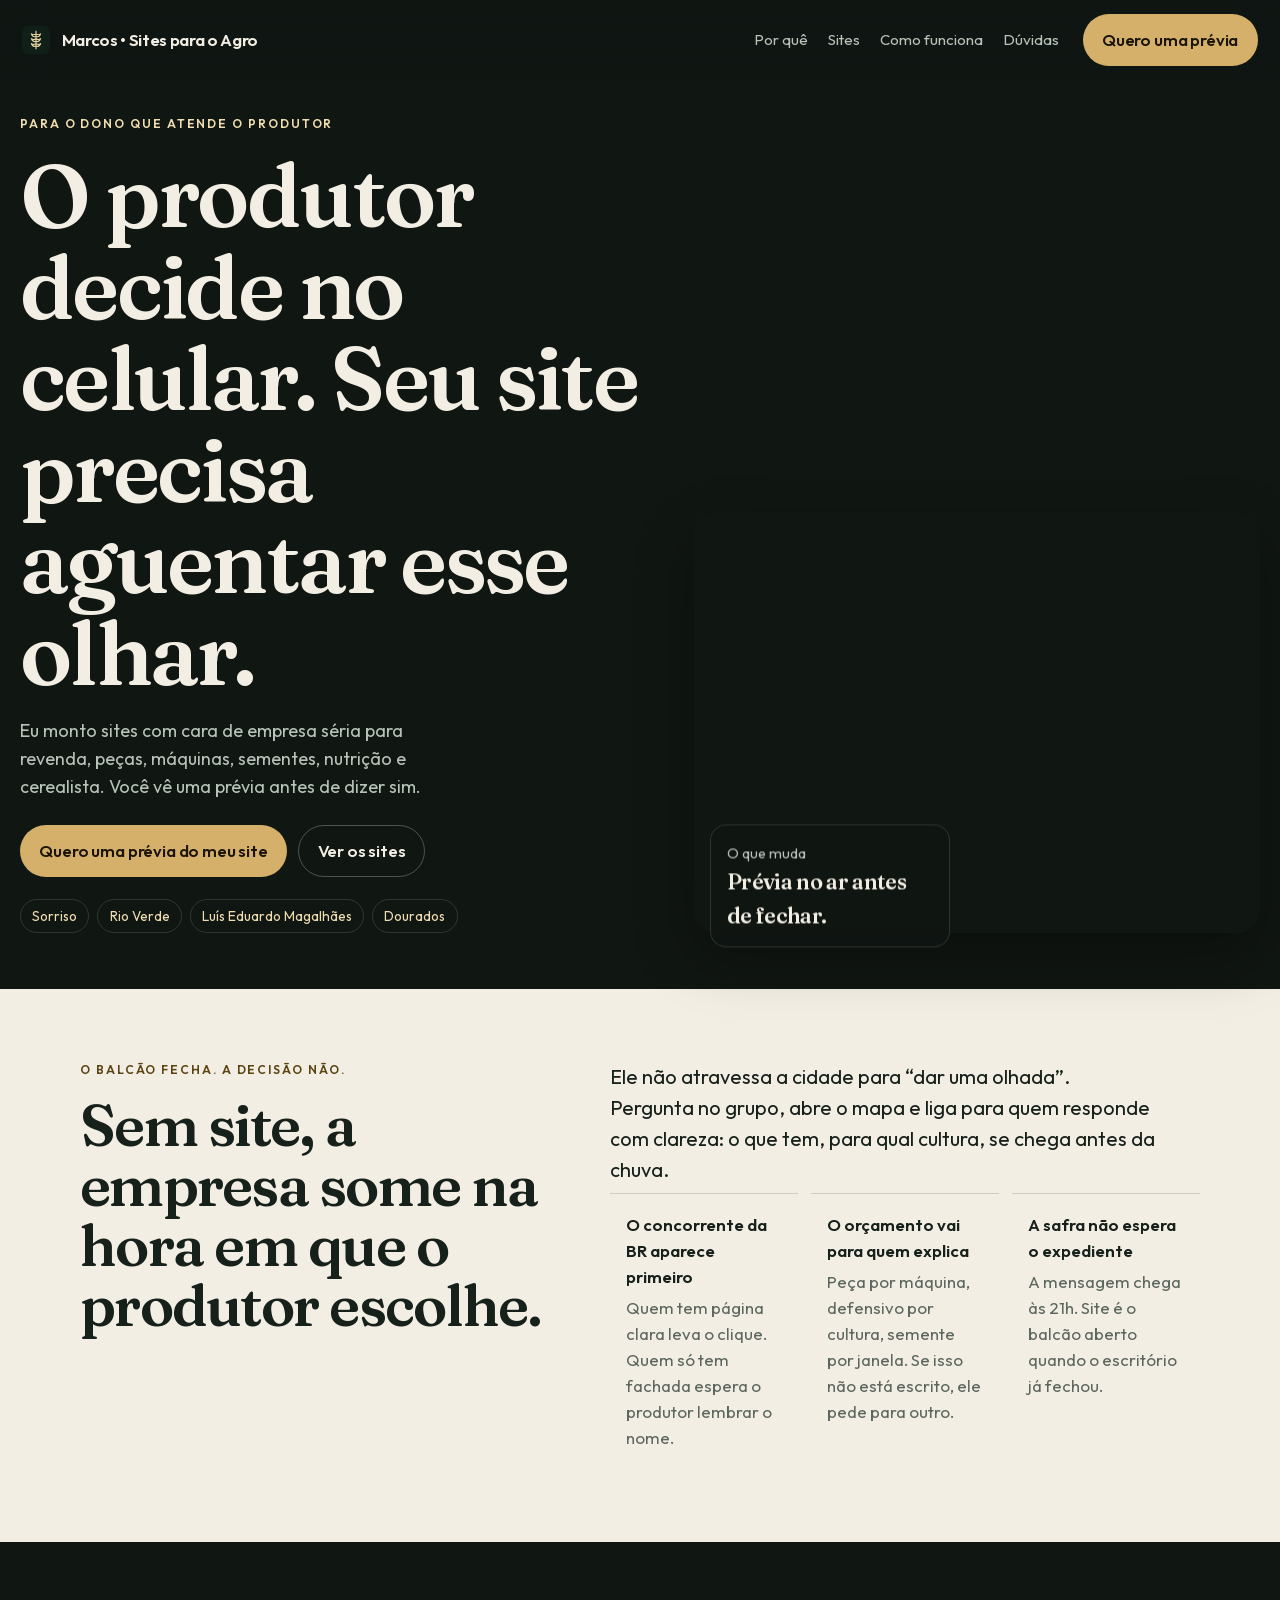
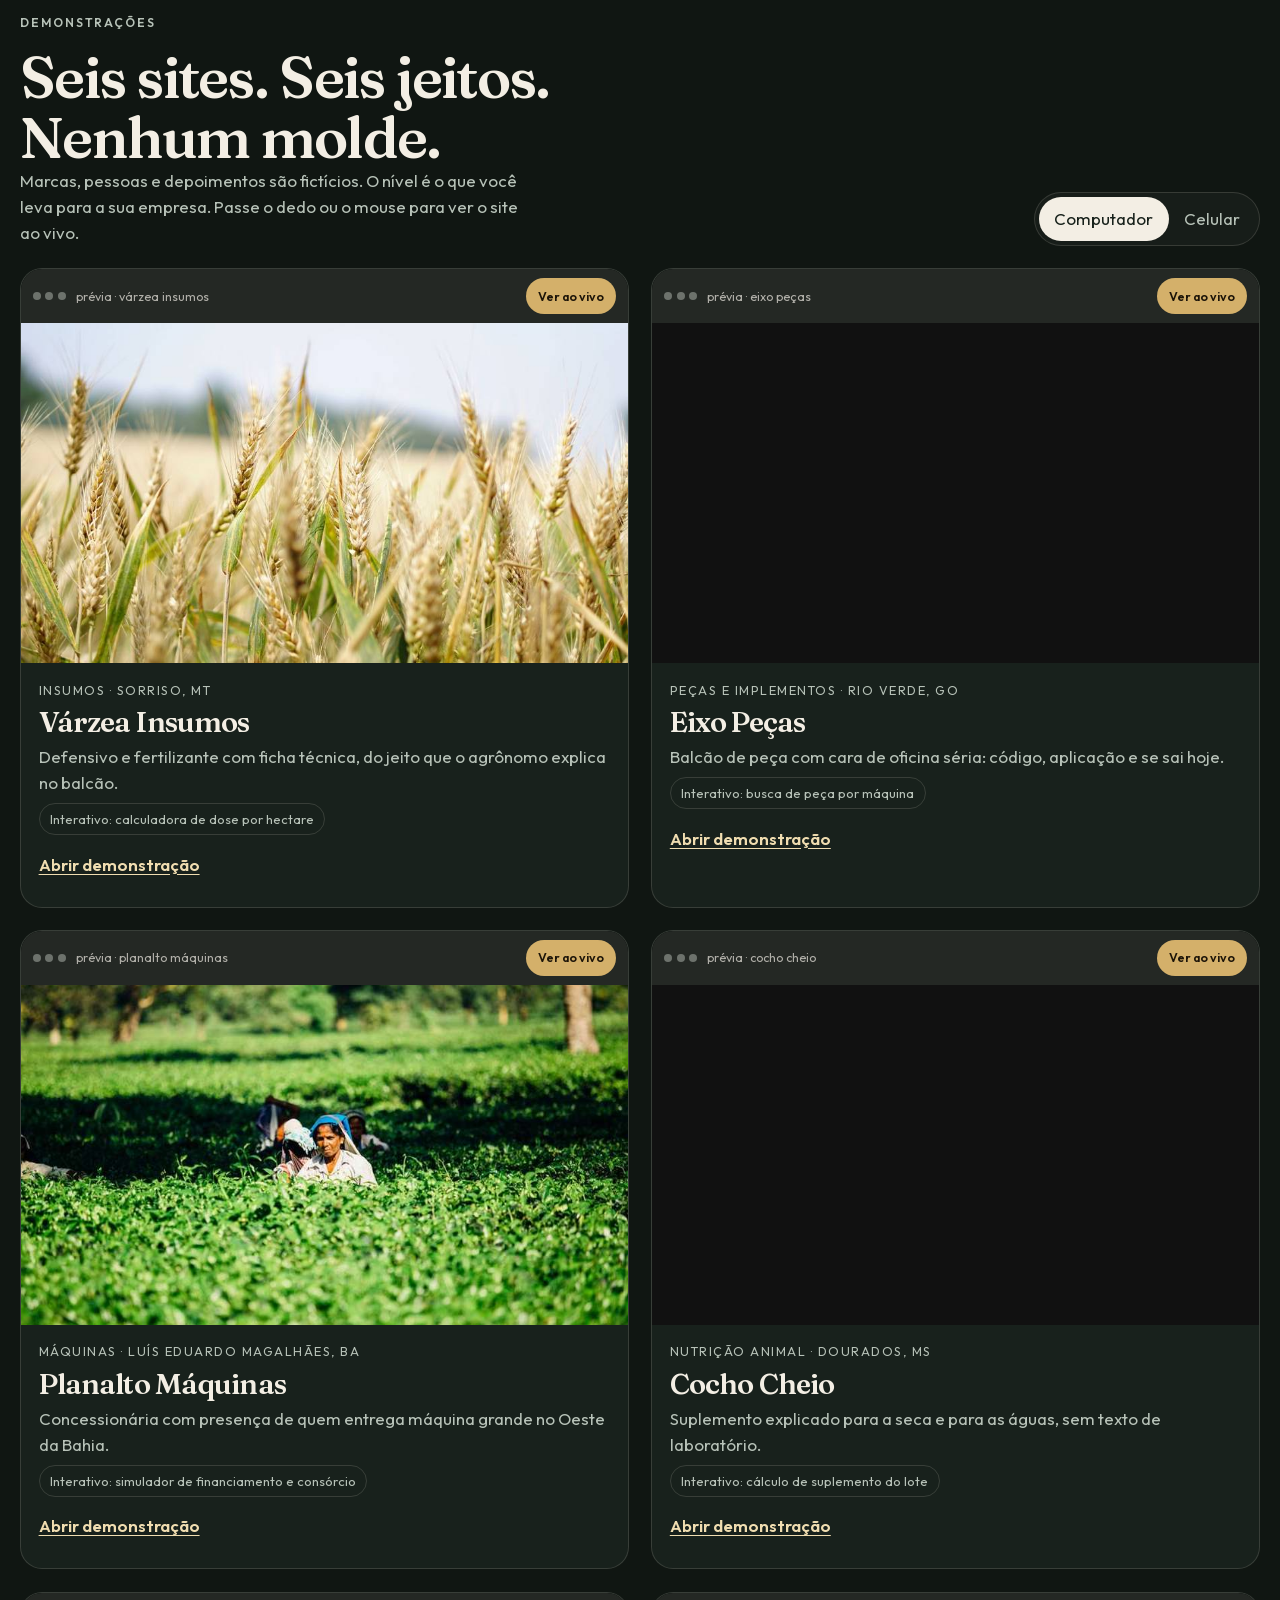
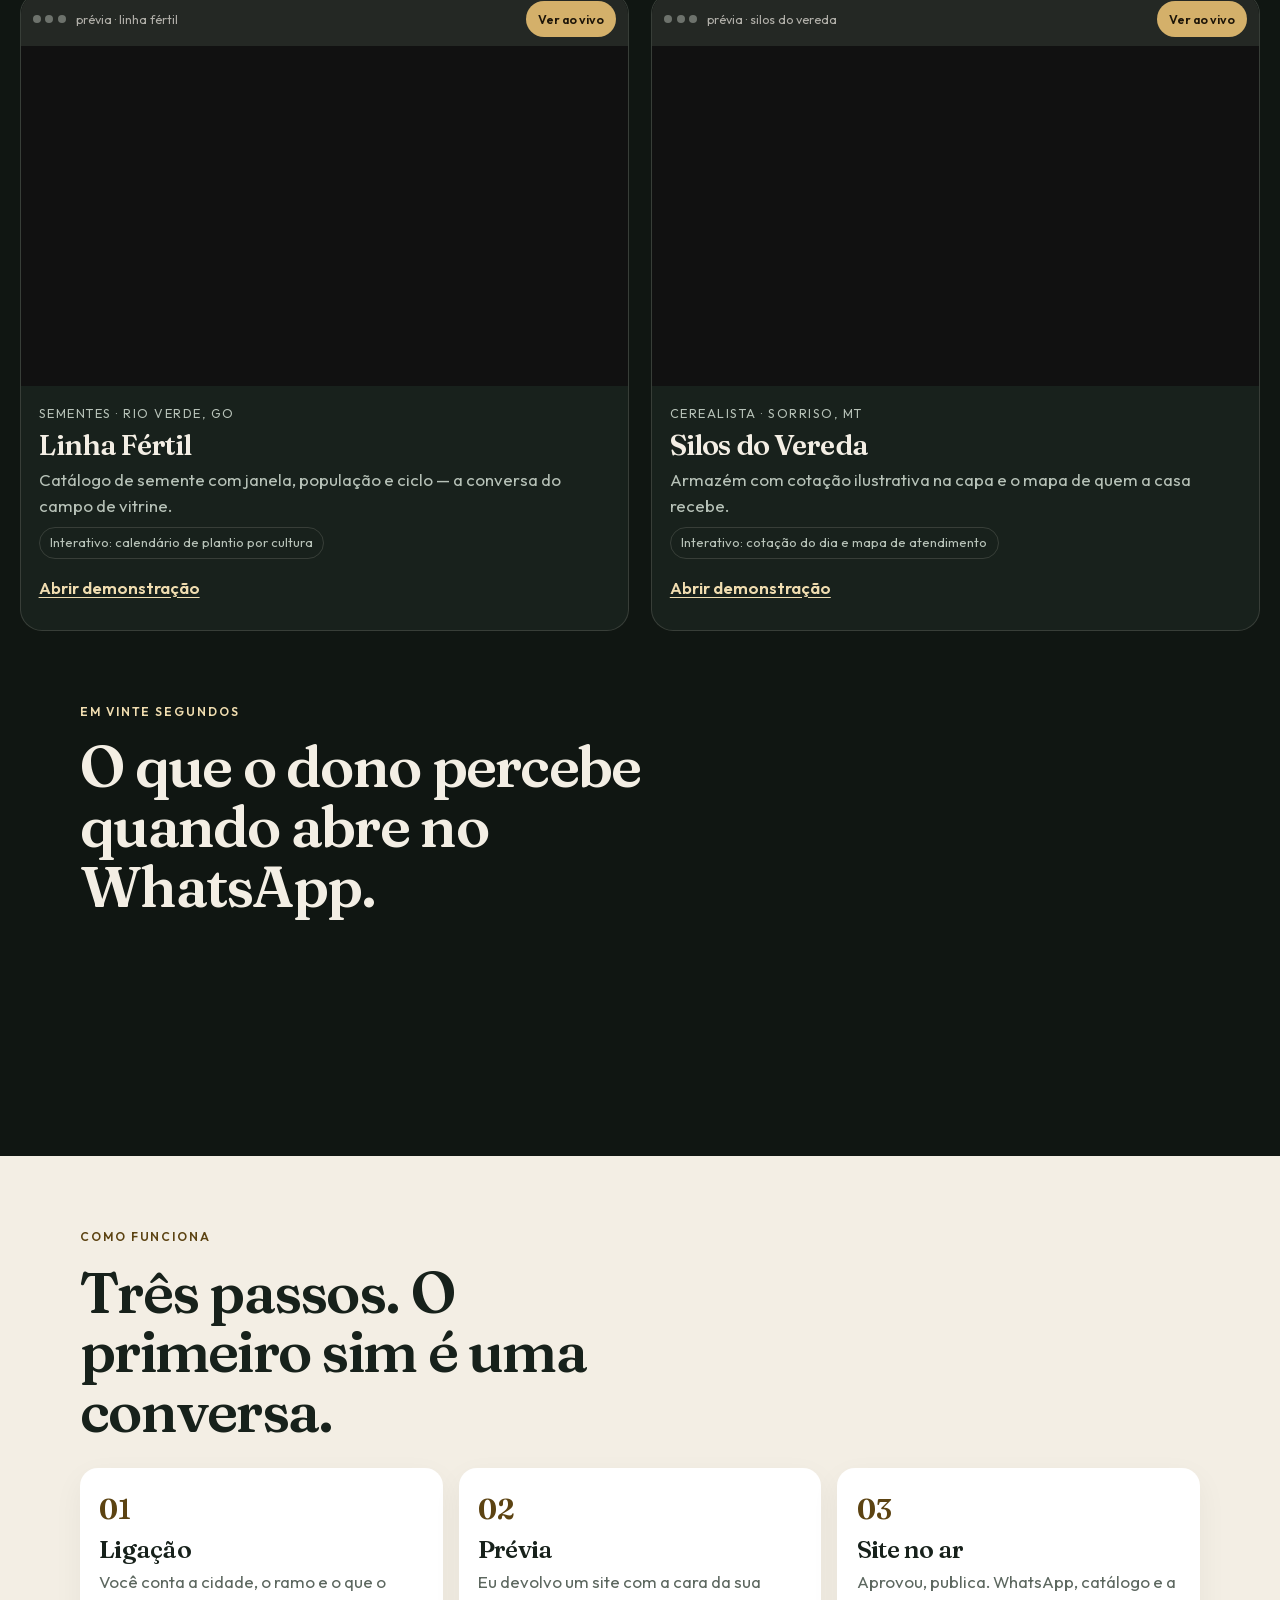
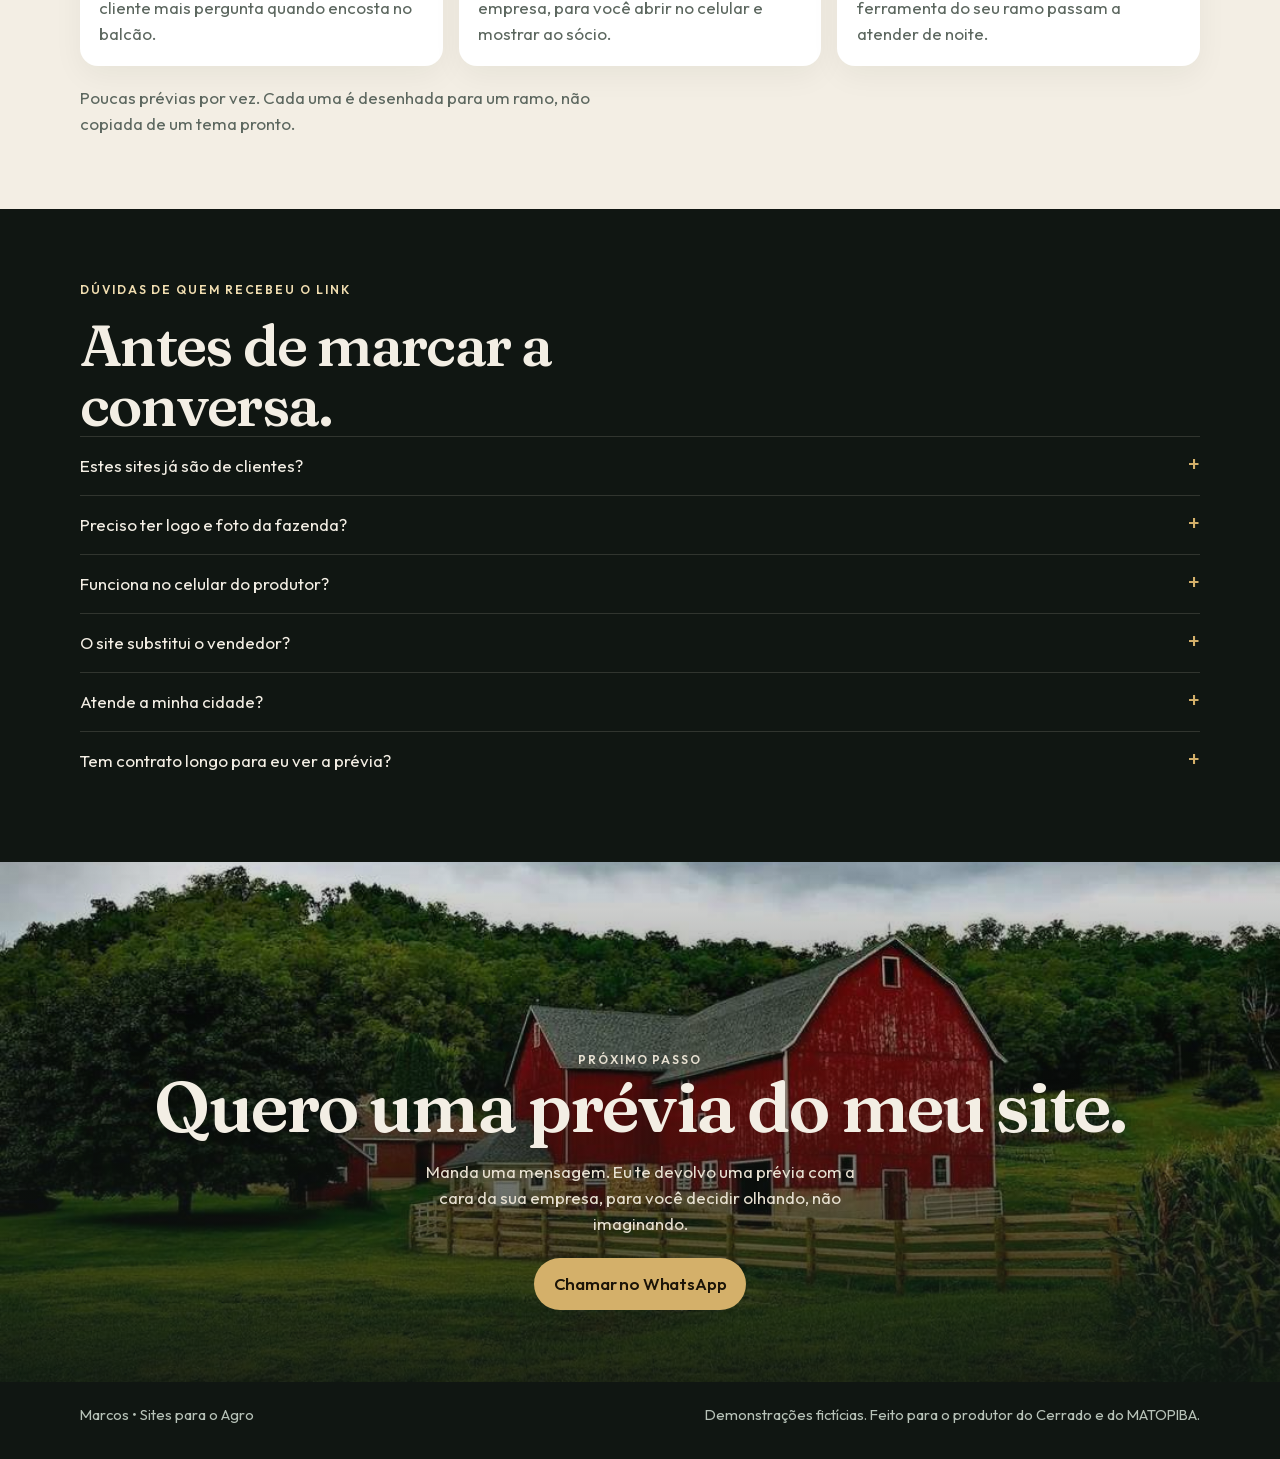
==== index.html @ 5e43fa5e "Add premium agro portfolio with six interactive demo sites. Static hub and segment demos in Portugue" ====
<!DOCTYPE html>
<html lang="pt-BR">
<head>
  <meta charset="utf-8">
  <meta name="viewport" content="width=device-width, initial-scale=1">
  <title>Marcos • Sites para o Agro</title>
  <meta name="description" content="Sites de outro nível para revendas, peças, máquinas, sementes, nutrição animal e cerealistas. Veja demonstrações e peça a prévia da sua empresa.">
  <meta name="theme-color" content="#101612">
  <link rel="icon" href="assets/favicon.svg" type="image/svg+xml">
  <link rel="canonical" href="https://marcos4213.github.io/portfolio-agro/">
  <meta property="og:title" content="Marcos • Sites para o Agro">
  <meta property="og:description" content="O produtor decide no celular. Veja sites demonstrativos para o agro e peça a prévia da sua empresa.">
  <meta property="og:image" content="https://marcos4213.github.io/portfolio-agro/assets/og/hub.jpg">
  <meta property="og:url" content="https://marcos4213.github.io/portfolio-agro/">
  <meta property="og:type" content="website">
  <meta property="og:locale" content="pt_BR">
  <link rel="preload" href="assets/fonts/fraunces-latin.woff2" as="font" type="font/woff2" crossorigin>
  <link rel="preload" href="assets/fonts/outfit-latin.woff2" as="font" type="font/woff2" crossorigin>
  <link rel="preload" href="assets/img/aerial-rows-sm.jpg" as="image" media="(max-width: 759px)">
  <link rel="preload" href="assets/img/aerial-rows.jpg" as="image" media="(min-width: 760px)">
  <link rel="stylesheet" href="assets/css/hub.css">
</head>
<body>
  <a class="skip" href="#conteudo">Ir para o conteúdo</a>
  <header class="site-header" data-header>
    <a class="logo" href="#topo">
      <img src="assets/favicon.svg" alt="" width="28" height="28">
      <span data-brand>Marcos • Sites para o Agro</span>
    </a>
    <button class="nav-toggle" type="button" data-nav-toggle aria-expanded="false" aria-controls="menu">Menu</button>
    <nav class="nav" id="menu" data-nav>
      <a href="#manifesto">Por quê</a>
      <a href="#demos">Sites</a>
      <a href="#como">Como funciona</a>
      <a href="#faq">Dúvidas</a>
    </nav>
    <a class="btn btn-gold header-cta" data-wa="Olá, Marcos. Vi o portfólio de sites para o agro e quero uma prévia do site da minha empresa.">Quero uma prévia</a>
  </header>

  <main id="conteudo">
    <section class="hero wrap-l" id="topo">
      <div class="hero-copy">
        <p class="eyebrow">Para o dono que atende o produtor</p>
        <h1>O produtor decide no celular. Seu site precisa aguentar esse olhar.</h1>
        <p class="lede">Eu monto sites com cara de empresa séria para revenda, peças, máquinas, sementes, nutrição e cerealista. Você vê uma prévia antes de dizer sim.</p>
        <div class="hero-actions">
          <a class="btn btn-gold" data-wa="Olá, Marcos. Vi o portfólio de sites para o agro e quero uma prévia do site da minha empresa.">Quero uma prévia do meu site</a>
          <a class="btn btn-ghost" href="#demos">Ver os sites</a>
        </div>
        <ul class="city-row" aria-label="Cidades de foco">
          <li>Sorriso</li>
          <li>Rio Verde</li>
          <li>Luís Eduardo Magalhães</li>
          <li>Dourados</li>
        </ul>
      </div>
      <div class="hero-visual">
        <figure>
          <img src="assets/img/aerial-rows-sm.jpg" srcset="assets/img/aerial-rows-sm.jpg 900w, assets/img/aerial-rows.jpg 1280w" sizes="(max-width: 759px) 100vw, 46vw" width="1280" height="852" alt="Lavoura vista de cima, com as linhas de plantio em curva" fetchpriority="high" decoding="async">
        </figure>
        <div class="hero-note" data-parallax="0.06">
          <span>O que muda</span>
          <strong>Prévia no ar antes de fechar.</strong>
        </div>
      </div>
    </section>

    <section class="band band-cream" id="manifesto">
      <div class="wrap manifesto">
        <div>
          <p class="eyebrow">O balcão fecha. A decisão não.</p>
          <h2>Sem site, a empresa some na hora em que o produtor escolhe.</h2>
        </div>
        <div>
          <p class="lead">Ele não atravessa a cidade para “dar uma olhada”. Pergunta no grupo, abre o mapa e liga para quem responde com clareza: o que tem, para qual cultura, se chega antes da chuva.</p>
          <div class="loss-grid">
            <article class="loss reveal">
              <strong>O concorrente da BR aparece primeiro</strong>
              <p>Quem tem página clara leva o clique. Quem só tem fachada espera o produtor lembrar o nome.</p>
            </article>
            <article class="loss reveal">
              <strong>O orçamento vai para quem explica</strong>
              <p>Peça por máquina, defensivo por cultura, semente por janela. Se isso não está escrito, ele pede para outro.</p>
            </article>
            <article class="loss reveal">
              <strong>A safra não espera o expediente</strong>
              <p>A mensagem chega às 21h. Site é o balcão aberto quando o escritório já fechou.</p>
            </article>
          </div>
        </div>
      </div>
    </section>

    <section class="band" id="demos">
      <div class="wrap-l">
        <div class="gallery-head">
          <div>
            <p class="eyebrow">Demonstrações</p>
            <h2>Seis sites. Seis jeitos. Nenhum molde.</h2>
            <p>Marcas, pessoas e depoimentos são fictícios. O nível é o que você leva para a sua empresa. Passe o dedo ou o mouse para ver o site ao vivo.</p>
          </div>
          <div class="seg" role="group" aria-label="Tipo de aparelho">
            <button type="button" data-mode="desktop" aria-pressed="true">Computador</button>
            <button type="button" data-mode="mobile" aria-pressed="false">Celular</button>
          </div>
        </div>
        <div class="demo-grid">
          <article class="demo-card reveal">
            <div class="mock" data-preview>
              <div class="chrome">
                <span class="dots" aria-hidden="true"><i></i><i></i><i></i></span>
                <span class="url">prévia · várzea insumos</span>
                <button class="play" type="button" data-play>Ver ao vivo</button>
              </div>
              <div class="screen">
                <img class="poster" src="assets/img/soy-field-sm.jpg" width="900" height="599" alt="" decoding="async">
                <iframe title="Prévia ao vivo do site Várzea Insumos" data-src="demos/varzea-insumos/index.html"></iframe>
              </div>
            </div>
            <div class="demo-meta">
              <p class="kicker">Insumos · Sorriso, MT</p>
              <h3>Várzea Insumos</h3>
              <p>Defensivo e fertilizante com ficha técnica, do jeito que o agrônomo explica no balcão.</p>
              <p class="chip">Interativo: calculadora de dose por hectare</p>
              <a class="more" href="demos/varzea-insumos/">Abrir demonstração</a>
            </div>
          </article>

          <article class="demo-card reveal">
            <div class="mock" data-preview>
              <div class="chrome">
                <span class="dots" aria-hidden="true"><i></i><i></i><i></i></span>
                <span class="url">prévia · eixo peças</span>
                <button class="play" type="button" data-play>Ver ao vivo</button>
              </div>
              <div class="screen">
                <img class="poster" src="assets/img/tractor-sm.jpg" width="800" height="449" alt="" decoding="async">
                <iframe title="Prévia ao vivo do site Eixo Peças" data-src="demos/eixo-pecas/index.html"></iframe>
              </div>
            </div>
            <div class="demo-meta">
              <p class="kicker">Peças e implementos · Rio Verde, GO</p>
              <h3>Eixo Peças</h3>
              <p>Balcão de peça com cara de oficina séria: código, aplicação e se sai hoje.</p>
              <p class="chip">Interativo: busca de peça por máquina</p>
              <a class="more" href="demos/eixo-pecas/">Abrir demonstração</a>
            </div>
          </article>

          <article class="demo-card reveal">
            <div class="mock" data-preview>
              <div class="chrome">
                <span class="dots" aria-hidden="true"><i></i><i></i><i></i></span>
                <span class="url">prévia · planalto máquinas</span>
                <button class="play" type="button" data-play>Ver ao vivo</button>
              </div>
              <div class="screen">
                <img class="poster" src="assets/img/tractor-sunset-sm.jpg" width="800" height="533" alt="" decoding="async">
                <iframe title="Prévia ao vivo do site Planalto Máquinas" data-src="demos/planalto-maquinas/index.html"></iframe>
              </div>
            </div>
            <div class="demo-meta">
              <p class="kicker">Máquinas · Luís Eduardo Magalhães, BA</p>
              <h3>Planalto Máquinas</h3>
              <p>Concessionária com presença de quem entrega máquina grande no Oeste da Bahia.</p>
              <p class="chip">Interativo: simulador de financiamento e consórcio</p>
              <a class="more" href="demos/planalto-maquinas/">Abrir demonstração</a>
            </div>
          </article>

          <article class="demo-card reveal">
            <div class="mock" data-preview>
              <div class="chrome">
                <span class="dots" aria-hidden="true"><i></i><i></i><i></i></span>
                <span class="url">prévia · cocho cheio</span>
                <button class="play" type="button" data-play>Ver ao vivo</button>
              </div>
              <div class="screen">
                <img class="poster" src="assets/img/herd-sm.jpg" width="900" height="599" alt="" decoding="async">
                <iframe title="Prévia ao vivo do site Cocho Cheio" data-src="demos/cocho-cheio/index.html"></iframe>
              </div>
            </div>
            <div class="demo-meta">
              <p class="kicker">Nutrição animal · Dourados, MS</p>
              <h3>Cocho Cheio</h3>
              <p>Suplemento explicado para a seca e para as águas, sem texto de laboratório.</p>
              <p class="chip">Interativo: cálculo de suplemento do lote</p>
              <a class="more" href="demos/cocho-cheio/">Abrir demonstração</a>
            </div>
          </article>

          <article class="demo-card reveal">
            <div class="mock" data-preview>
              <div class="chrome">
                <span class="dots" aria-hidden="true"><i></i><i></i><i></i></span>
                <span class="url">prévia · linha fértil</span>
                <button class="play" type="button" data-play>Ver ao vivo</button>
              </div>
              <div class="screen">
                <img class="poster" src="assets/img/wheat-hands-sm.jpg" width="800" height="533" alt="" decoding="async">
                <iframe title="Prévia ao vivo do site Linha Fértil" data-src="demos/linha-fertil/index.html"></iframe>
              </div>
            </div>
            <div class="demo-meta">
              <p class="kicker">Sementes · Rio Verde, GO</p>
              <h3>Linha Fértil</h3>
              <p>Catálogo de semente com janela, população e ciclo — a conversa do campo de vitrine.</p>
              <p class="chip">Interativo: calendário de plantio por cultura</p>
              <a class="more" href="demos/linha-fertil/">Abrir demonstração</a>
            </div>
          </article>

          <article class="demo-card reveal">
            <div class="mock" data-preview>
              <div class="chrome">
                <span class="dots" aria-hidden="true"><i></i><i></i><i></i></span>
                <span class="url">prévia · silos do vereda</span>
                <button class="play" type="button" data-play>Ver ao vivo</button>
              </div>
              <div class="screen">
                <img class="poster" src="assets/img/silo-sm.jpg" width="900" height="599" alt="" decoding="async">
                <iframe title="Prévia ao vivo do site Silos do Vereda" data-src="demos/silos-vereda/index.html"></iframe>
              </div>
            </div>
            <div class="demo-meta">
              <p class="kicker">Cerealista · Sorriso, MT</p>
              <h3>Silos do Vereda</h3>
              <p>Armazém com cotação ilustrativa na capa e o mapa de quem a casa recebe.</p>
              <p class="chip">Interativo: cotação do dia e mapa de atendimento</p>
              <a class="more" href="demos/silos-vereda/">Abrir demonstração</a>
            </div>
          </article>
        </div>
      </div>
    </section>

    <section class="band" id="percebe" style="padding-top:0">
      <div class="wrap">
        <p class="eyebrow">Em vinte segundos</p>
        <h2>O que o dono percebe quando abre no WhatsApp.</h2>
        <div class="notice-grid">
          <article class="notice reveal">
            <strong>Cidade e ramo no primeiro olhar</strong>
            <p>Sorriso, Rio Verde, LEM, Dourados. O produtor reconhece a própria região antes de ler o resto.</p>
          </article>
          <article class="notice reveal">
            <strong>Catálogo que responde pergunta de balcão</strong>
            <p>Filtra por cultura, por máquina, por serviço. A ficha abre na hora, sem PDF perdido.</p>
          </article>
          <article class="notice reveal">
            <strong>Uma ferramenta que o vendedor usaria</strong>
            <p>Dose, peça, parcela, cocho, janela de plantio ou cotação. Cada ramo com a conta que já faz no papel.</p>
          </article>
        </div>
      </div>
    </section>

    <section class="band band-cream" id="como">
      <div class="wrap">
        <p class="eyebrow">Como funciona</p>
        <h2>Três passos. O primeiro sim é uma conversa.</h2>
        <div class="steps">
          <article class="step reveal">
            <em>01</em>
            <h3>Ligação</h3>
            <p>Você conta a cidade, o ramo e o que o cliente mais pergunta quando encosta no balcão.</p>
          </article>
          <article class="step reveal">
            <em>02</em>
            <h3>Prévia</h3>
            <p>Eu devolvo um site com a cara da sua empresa, para você abrir no celular e mostrar ao sócio.</p>
          </article>
          <article class="step reveal">
            <em>03</em>
            <h3>Site no ar</h3>
            <p>Aprovou, publica. WhatsApp, catálogo e a ferramenta do seu ramo passam a atender de noite.</p>
          </article>
        </div>
        <p class="note-scarce">Poucas prévias por vez. Cada uma é desenhada para um ramo, não copiada de um tema pronto.</p>
      </div>
    </section>

    <section class="band" id="faq">
      <div class="wrap">
        <p class="eyebrow">Dúvidas de quem recebeu o link</p>
        <h2>Antes de marcar a conversa.</h2>
        <div class="faq">
          <article class="faq-item" data-faq>
            <button type="button" aria-expanded="false">Estes sites já são de clientes?<span aria-hidden="true">+</span></button>
            <div data-faq-panel>Não. São demonstrações de marcas fictícias, para você ver o nível sem confundir com a empresa do vizinho. A sua prévia nasce do seu nome, da sua cidade e do que você vende.</div>
          </article>
          <article class="faq-item" data-faq>
            <button type="button" aria-expanded="false">Preciso ter logo e foto da fazenda?<span aria-hidden="true">+</span></button>
            <div data-faq-panel>Não para começar. A prévia sai com o que você tiver. Logo, foto de equipe e catálogo real entram quando você aprovar o caminho.</div>
          </article>
          <article class="faq-item" data-faq>
            <button type="button" aria-expanded="false">Funciona no celular do produtor?<span aria-hidden="true">+</span></button>
            <div data-faq-panel>Sim. O link chega no WhatsApp e abre no telefone. O desenho começa por essa tela, e o computador acompanha.</div>
          </article>
          <article class="faq-item" data-faq>
            <button type="button" aria-expanded="false">O site substitui o vendedor?<span aria-hidden="true">+</span></button>
            <div data-faq-panel>Não. Ele faz o produtor chegar no vendedor certo, com a pergunta já encaminhada: cultura, máquina, talhão ou lote.</div>
          </article>
          <article class="faq-item" data-faq>
            <button type="button" aria-expanded="false">Atende a minha cidade?<span aria-hidden="true">+</span></button>
            <div data-faq-panel>O foco é o agro de Sorriso, Rio Verde, Luís Eduardo Magalhães, Dourados e as cidades em volta: revenda de insumos, peças, máquinas, sementes, nutrição, armazém e irrigação.</div>
          </article>
          <article class="faq-item" data-faq>
            <button type="button" aria-expanded="false">Tem contrato longo para eu ver a prévia?<span aria-hidden="true">+</span></button>
            <div data-faq-panel>A prévia existe para você decidir olhando. A conversa por vídeo é o próximo passo. Sem preço nesta página: a condição sai do tamanho da sua operação.</div>
          </article>
        </div>
      </div>
    </section>

    <section class="finale" id="contato">
      <img src="assets/img/sunset-field.jpg" width="1100" height="825" alt="Lavoura de trigo ao fim da tarde" loading="lazy" decoding="async">
      <div class="veil"></div>
      <div class="wrap">
        <p class="eyebrow">Próximo passo</p>
        <h2>Quero uma prévia do meu site.</h2>
        <p>Manda uma mensagem. Eu te devolvo uma prévia com a cara da sua empresa, para você decidir olhando, não imaginando.</p>
        <a class="btn btn-gold" data-wa="Olá, Marcos. Vi o portfólio de sites para o agro e quero uma prévia do site da minha empresa. Podemos marcar uma conversa por vídeo.">Chamar no WhatsApp</a>
      </div>
    </section>
  </main>

  <footer class="site-footer wrap">
    <span data-brand>Marcos • Sites para o Agro</span>
    <span>Demonstrações fictícias. Feito para o produtor do Cerrado e do MATOPIBA.</span>
  </footer>

  <div class="sticky-cta">
    <a class="btn btn-gold" data-wa="Olá, Marcos. Vi o portfólio de sites para o agro e quero uma prévia do site da minha empresa.">Quero uma prévia do meu site</a>
  </div>

  <script src="config.js"></script>
  <script src="assets/js/demo.js"></script>
  <script src="assets/js/hub.js"></script>
</body>
</html>
---- assets/css/hub.css ----
@font-face {
  font-family: "Fraunces";
  font-style: normal;
  font-weight: 600;
  font-display: swap;
  src: url("../fonts/fraunces-latin.woff2") format("woff2");
  unicode-range: U+0000-00FF, U+0131, U+0152-0153, U+02BB-02BC, U+02C6, U+02DA, U+02DC, U+0304, U+0308, U+0329, U+2000-206F, U+20AC, U+2122, U+2191, U+2193, U+2212, U+2215, U+FEFF, U+FFFD;
}
@font-face {
  font-family: "Outfit";
  font-style: normal;
  font-weight: 400 600;
  font-display: swap;
  src: url("../fonts/outfit-latin.woff2") format("woff2");
  unicode-range: U+0000-00FF, U+0131, U+0152-0153, U+02BB-02BC, U+02C6, U+02DA, U+02DC, U+0304, U+0308, U+0329, U+2000-206F, U+20AC, U+2122, U+2191, U+2193, U+2212, U+2215, U+FEFF, U+FFFD;
}
:root {
  --bg: #101612;
  --bg-2: #18211c;
  --cream: #f3eee4;
  --cream-2: #e7e0d1;
  --ink: #17211b;
  --muted: #b7c2b8;
  --muted-ink: #5c675f;
  --gold: #d4b06a;
  --gold-2: #f0ddb0;
  --line: rgba(243, 238, 228, 0.14);
  --serif: "Fraunces", "Iowan Old Style", Georgia, serif;
  --sans: "Outfit", "Avenir Next", "Segoe UI", sans-serif;
  --shadow: 0 24px 60px rgba(0, 0, 0, 0.28);
}

* { box-sizing: border-box; }
html { scroll-behavior: smooth; }
body {
  margin: 0;
  font-family: var(--sans);
  background: var(--bg);
  color: var(--cream);
  font-size: 1.05rem;
  line-height: 1.55;
  text-rendering: optimizeLegibility;
}
img { max-width: 100%; display: block; height: auto; }
button, input, select { font: inherit; color: inherit; }
a { color: inherit; }
h1, h2, h3 { font-family: var(--serif); font-weight: 600; letter-spacing: -0.03em; line-height: 1.04; margin: 0; }
p { margin: 0; }
ul { margin: 0; padding: 0; list-style: none; }

.skip {
  position: absolute;
  left: 1rem;
  top: -4rem;
  background: var(--gold);
  color: var(--ink);
  padding: 0.7rem 1rem;
  z-index: 80;
  border-radius: 8px;
}
.skip:focus { top: 1rem; }

.wrap { width: min(1120px, calc(100% - 2rem)); margin-inline: auto; }
.wrap-l { width: min(1240px, calc(100% - 2rem)); margin-inline: auto; }

.site-header {
  position: sticky;
  top: 0;
  z-index: 30;
  display: flex;
  align-items: center;
  gap: 1rem;
  padding: 0.85rem 1rem;
  background: rgba(16, 22, 18, 0.78);
  backdrop-filter: blur(16px);
  border-bottom: 1px solid transparent;
}
.site-header.is-stuck { border-bottom-color: var(--line); }
.logo {
  display: flex;
  align-items: center;
  gap: 0.7rem;
  text-decoration: none;
  font-weight: 600;
  letter-spacing: -0.02em;
  min-height: 44px;
}
.logo img { width: 28px; height: 28px; }
.nav {
  display: none;
  gap: 1.25rem;
  margin-left: auto;
}
.nav a {
  text-decoration: none;
  color: var(--muted);
  font-size: 0.95rem;
  min-height: 44px;
  display: inline-flex;
  align-items: center;
}
.nav a:hover { color: var(--cream); }
.header-cta { display: none; margin-left: 0.5rem; }
.nav-toggle {
  margin-left: auto;
  background: transparent;
  border: 1px solid var(--line);
  color: var(--cream);
  border-radius: 999px;
  min-height: 44px;
  padding: 0 1rem;
}
.nav.is-open {
  display: flex;
  flex-direction: column;
  position: absolute;
  top: 100%;
  left: 0;
  right: 0;
  background: #121a16;
  padding: 0.5rem 1rem 1rem;
  border-bottom: 1px solid var(--line);
}
.nav.is-open a { padding: 0.35rem 0; }

.btn {
  display: inline-flex;
  align-items: center;
  justify-content: center;
  gap: 0.45rem;
  min-height: 48px;
  padding: 0.75rem 1.15rem;
  border-radius: 999px;
  text-decoration: none;
  border: 1px solid transparent;
  font-weight: 560;
  letter-spacing: -0.01em;
  transition: transform 0.25s ease, background 0.25s ease, border-color 0.25s ease;
}
.btn:hover { transform: translateY(-2px); }
.btn-gold { background: var(--gold); color: #1c1408; }
.btn-gold:hover { background: var(--gold-2); }
.btn-ghost { border-color: rgba(243, 238, 228, 0.28); color: var(--cream); background: transparent; }
.btn-ink { background: var(--ink); color: var(--cream); }
.btn:focus-visible, .nav-toggle:focus-visible, .seg button:focus-visible, .faq button:focus-visible {
  outline: 2px solid var(--gold-2);
  outline-offset: 3px;
}

.hero {
  display: grid;
  gap: 2rem;
  padding: 1.5rem 0 3.5rem;
  align-items: end;
}
.eyebrow {
  color: var(--gold-2);
  letter-spacing: 0.16em;
  text-transform: uppercase;
  font-size: 0.75rem;
  font-weight: 600;
  margin-bottom: 1rem;
}
.hero h1 { font-size: clamp(2.5rem, 8vw, 5.5rem); max-width: 11ch; }
.lede { margin-top: 1.15rem; max-width: 38ch; color: var(--muted); font-size: 1.12rem; }
.hero-actions { display: flex; flex-wrap: wrap; gap: 0.7rem; margin-top: 1.5rem; }
.city-row { display: flex; flex-wrap: wrap; gap: 0.5rem; margin-top: 1.4rem; }
.city-row li {
  border: 1px solid var(--line);
  border-radius: 999px;
  padding: 0.35rem 0.7rem;
  color: var(--gold-2);
  font-size: 0.85rem;
}
.hero-visual { position: relative; }
.hero-visual figure {
  margin: 0;
  border-radius: 22px;
  overflow: hidden;
  min-height: 280px;
  box-shadow: var(--shadow);
}
.hero-visual img {
  width: 100%;
  height: 420px;
  object-fit: cover;
  transform: scale(1.08);
}
.hero-note {
  position: absolute;
  left: 1rem;
  bottom: 1rem;
  background: rgba(16, 22, 18, 0.86);
  backdrop-filter: blur(10px);
  border: 1px solid var(--line);
  border-radius: 16px;
  padding: 0.9rem 1rem;
  max-width: 240px;
}
.hero-note strong { display: block; font-family: var(--serif); font-size: 1.35rem; font-weight: 600; letter-spacing: -0.03em; }
.hero-note span { color: var(--muted); font-size: 0.9rem; }

.band { padding: 4.5rem 0; }
.band-cream { background: var(--cream); color: var(--ink); }
.band-cream .eyebrow { color: #5c4312; }
.band h2 { font-size: clamp(2rem, 5vw, 3.6rem); max-width: 16ch; }
.manifesto { display: grid; gap: 1.5rem; }
.manifesto .lead { font-size: 1.25rem; max-width: 42ch; }
.loss-grid { display: grid; gap: 0.8rem; margin-top: 0.5rem; }
.loss {
  padding: 1.1rem 1rem 1.15rem;
  border-top: 1px solid rgba(23, 33, 27, 0.16);
}
.loss strong { display: block; font-size: 1.05rem; margin-bottom: 0.3rem; }
.loss p { color: var(--muted-ink); }

.gallery-head { display: flex; flex-wrap: wrap; justify-content: space-between; gap: 1rem; align-items: end; margin-bottom: 1.4rem; }
.gallery-head p { color: var(--muted); max-width: 46ch; }
.seg {
  display: inline-flex;
  padding: 0.25rem;
  border: 1px solid var(--line);
  border-radius: 999px;
  background: rgba(255,255,255,0.03);
}
.seg button {
  border: 0;
  background: transparent;
  color: var(--muted);
  min-height: 44px;
  padding: 0 0.95rem;
  border-radius: 999px;
  cursor: pointer;
}
.seg button[aria-pressed="true"] { background: var(--cream); color: var(--ink); }

.demo-grid { display: grid; gap: 1.4rem; }
.demo-card {
  background: var(--bg-2);
  border: 1px solid var(--line);
  border-radius: 22px;
  overflow: hidden;
}
.mock { background: #0c0f0d; }
.chrome {
  display: flex;
  align-items: center;
  gap: 0.6rem;
  padding: 0.55rem 0.75rem;
  background: #242824;
  color: #d5d2cb;
  font-size: 0.78rem;
}
.dots { display: flex; gap: 0.28rem; }
.dots i { width: 8px; height: 8px; border-radius: 50%; background: #6d726c; display: block; }
.url { opacity: 0.8; overflow: hidden; text-overflow: ellipsis; white-space: nowrap; }
.play {
  margin-left: auto;
  border: 0;
  background: var(--gold);
  color: #1c1408;
  border-radius: 999px;
  min-height: 36px;
  padding: 0 0.75rem;
  font-weight: 600;
  cursor: pointer;
}
.screen {
  position: relative;
  overflow: hidden;
  background: #111;
  height: 240px;
}
.screen .poster, .screen iframe {
  position: absolute;
  inset: 0;
  width: 100%;
  height: 100%;
  object-fit: cover;
  border: 0;
}
.screen iframe {
  width: 1280px;
  height: 800px;
  transform-origin: top left;
  opacity: 0;
  pointer-events: none;
  background: white;
}
.mock.is-ready .screen iframe { opacity: 1; }
.mock.is-ready .poster { opacity: 0; }
.demo-meta { padding: 1.1rem 1.1rem 1.25rem; display: grid; gap: 0.45rem; }
.kicker { color: var(--gold-2); font-size: 0.78rem; letter-spacing: 0.12em; text-transform: uppercase; }
.demo-meta h3 { font-size: 1.8rem; }
.demo-meta p { color: var(--muted); }
.chip {
  justify-self: start;
  border: 1px solid var(--line);
  border-radius: 999px;
  padding: 0.3rem 0.65rem;
  font-size: 0.82rem;
  color: var(--cream);
}
.demo-meta a.more {
  color: var(--gold-2);
  font-weight: 600;
  text-underline-offset: 3px;
  min-height: 44px;
  display: inline-flex;
  align-items: center;
}

body[data-device="mobile"] .demo-card { max-width: 340px; }
body[data-device="mobile"] .chrome .url { display: none; }
body[data-device="mobile"] .screen { border-radius: 0 0 18px 18px; }

.steps { display: grid; gap: 1rem; margin-top: 1.6rem; }
.step {
  padding: 1.2rem;
  background: white;
  border-radius: 18px;
  box-shadow: 0 10px 30px rgba(23, 33, 27, 0.05);
}
.step em {
  font-style: normal;
  font-family: var(--serif);
  font-weight: 600;
  font-size: 1.8rem;
  color: #5c4312;
}
.step h3 { font-size: 1.55rem; margin: 0.35rem 0; }
.step p { color: var(--muted-ink); }
.note-scarce { margin-top: 1.2rem; color: var(--muted-ink); max-width: 52ch; }

.notice-grid { display: grid; gap: 0.8rem; margin-top: 1.4rem; }
.notice {
  padding: 1rem 1rem 1.1rem;
  border-radius: 16px;
  background: rgba(255,255,255,0.03);
  border: 1px solid var(--line);
}
.notice strong { display: block; margin-bottom: 0.3rem; }
.notice p { color: var(--muted); }

.faq { display: grid; }
.faq-item { border-top: 1px solid var(--line); }
.faq-item button {
  width: 100%;
  text-align: left;
  background: transparent;
  border: 0;
  color: inherit;
  padding: 1rem 0;
  min-height: 56px;
  display: flex;
  justify-content: space-between;
  gap: 1rem;
  cursor: pointer;
  font-size: 1.05rem;
}
.faq-item button span[aria-hidden] { color: var(--gold); font-size: 1.4rem; line-height: 1; }
.faq-item [data-faq-panel] { display: none; padding: 0 0 1rem; color: var(--muted); max-width: 62ch; }
.faq-item.is-open [data-faq-panel] { display: block; }

.finale {
  position: relative;
  min-height: 520px;
  display: grid;
  align-items: end;
  overflow: hidden;
}
.finale img {
  position: absolute;
  inset: 0;
  width: 100%;
  height: 100%;
  object-fit: cover;
}
.finale .veil {
  position: absolute;
  inset: 0;
  background: linear-gradient(180deg, rgba(16,22,18,0.15), rgba(16,22,18,0.88));
}
.finale .wrap { position: relative; padding: 4.5rem 0; text-align: center; }
.finale h2 { margin-inline: auto; font-size: clamp(2.2rem, 6vw, 4.4rem); }
.finale p { margin: 1rem auto 0; max-width: 42ch; color: var(--cream-2); }
.finale .btn { margin-top: 1.3rem; }

.site-footer {
  padding: 1.4rem 0 6.5rem;
  color: var(--muted);
  display: flex;
  flex-wrap: wrap;
  gap: 0.6rem 1.2rem;
  justify-content: space-between;
  font-size: 0.92rem;
}
.site-footer a { color: var(--gold-2); }

.sticky-cta {
  position: fixed;
  left: 0; right: 0; bottom: 0;
  z-index: 40;
  display: flex;
  gap: 0.6rem;
  padding: 0.7rem 0.8rem calc(0.7rem + env(safe-area-inset-bottom));
  background: rgba(16, 22, 18, 0.94);
  border-top: 1px solid var(--line);
  backdrop-filter: blur(12px);
}
.sticky-cta .btn { flex: 1; }

.reveal.wait { opacity: 0; transform: translateY(16px); }
.reveal.is-in { opacity: 1; transform: none; transition: opacity 0.7s ease, transform 0.7s ease; }

@media (prefers-reduced-motion: reduce) {
  html { scroll-behavior: auto; }
  .btn, .reveal.is-in, .hero-visual img { transition: none; animation: none; transform: none; }
}

@media (min-width: 760px) {
  .hero { grid-template-columns: 1.05fr 0.95fr; padding-top: 2.2rem; gap: 3rem; }
  .loss-grid, .steps, .notice-grid { grid-template-columns: repeat(3, 1fr); }
  .demo-grid { grid-template-columns: 1fr 1fr; }
  .site-footer { padding-bottom: 2rem; }
  .sticky-cta { display: none; }
  body { padding-bottom: 0; }
}
@media (max-width: 759px) {
  body { padding-bottom: 84px; }
}
@media (min-width: 980px) {
  .nav, .header-cta { display: flex; }
  .nav-toggle { display: none; }
  .site-header { padding-inline: 1.4rem; }
  .manifesto { grid-template-columns: 0.9fr 1.1fr; gap: 3rem; align-items: start; }
}

@media (prefers-reduced-motion: no-preference) {
  .hero-visual img { animation: settle 14s ease-out both; }
}
@keyframes settle {
  from { transform: scale(1.12) translate3d(0, -2%, 0); }
  to { transform: scale(1.04) translate3d(0, 0, 0); }
}
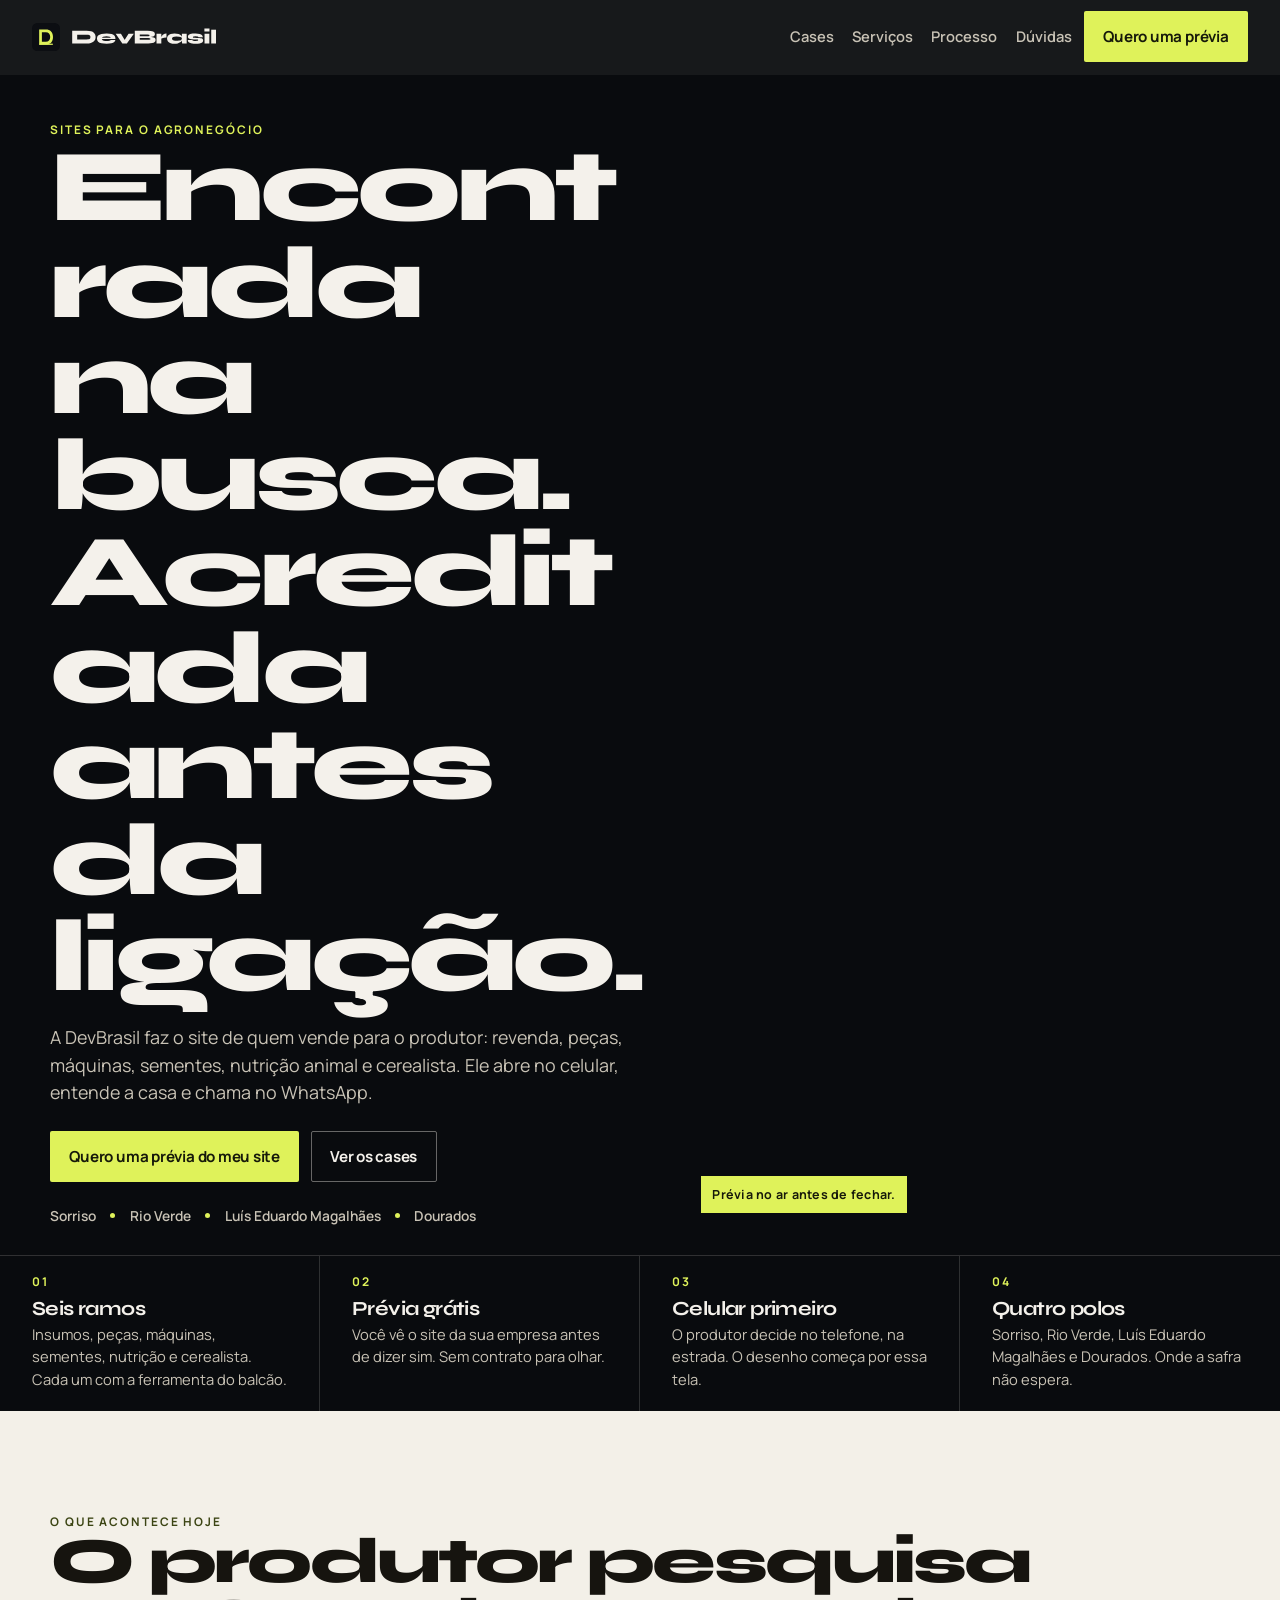
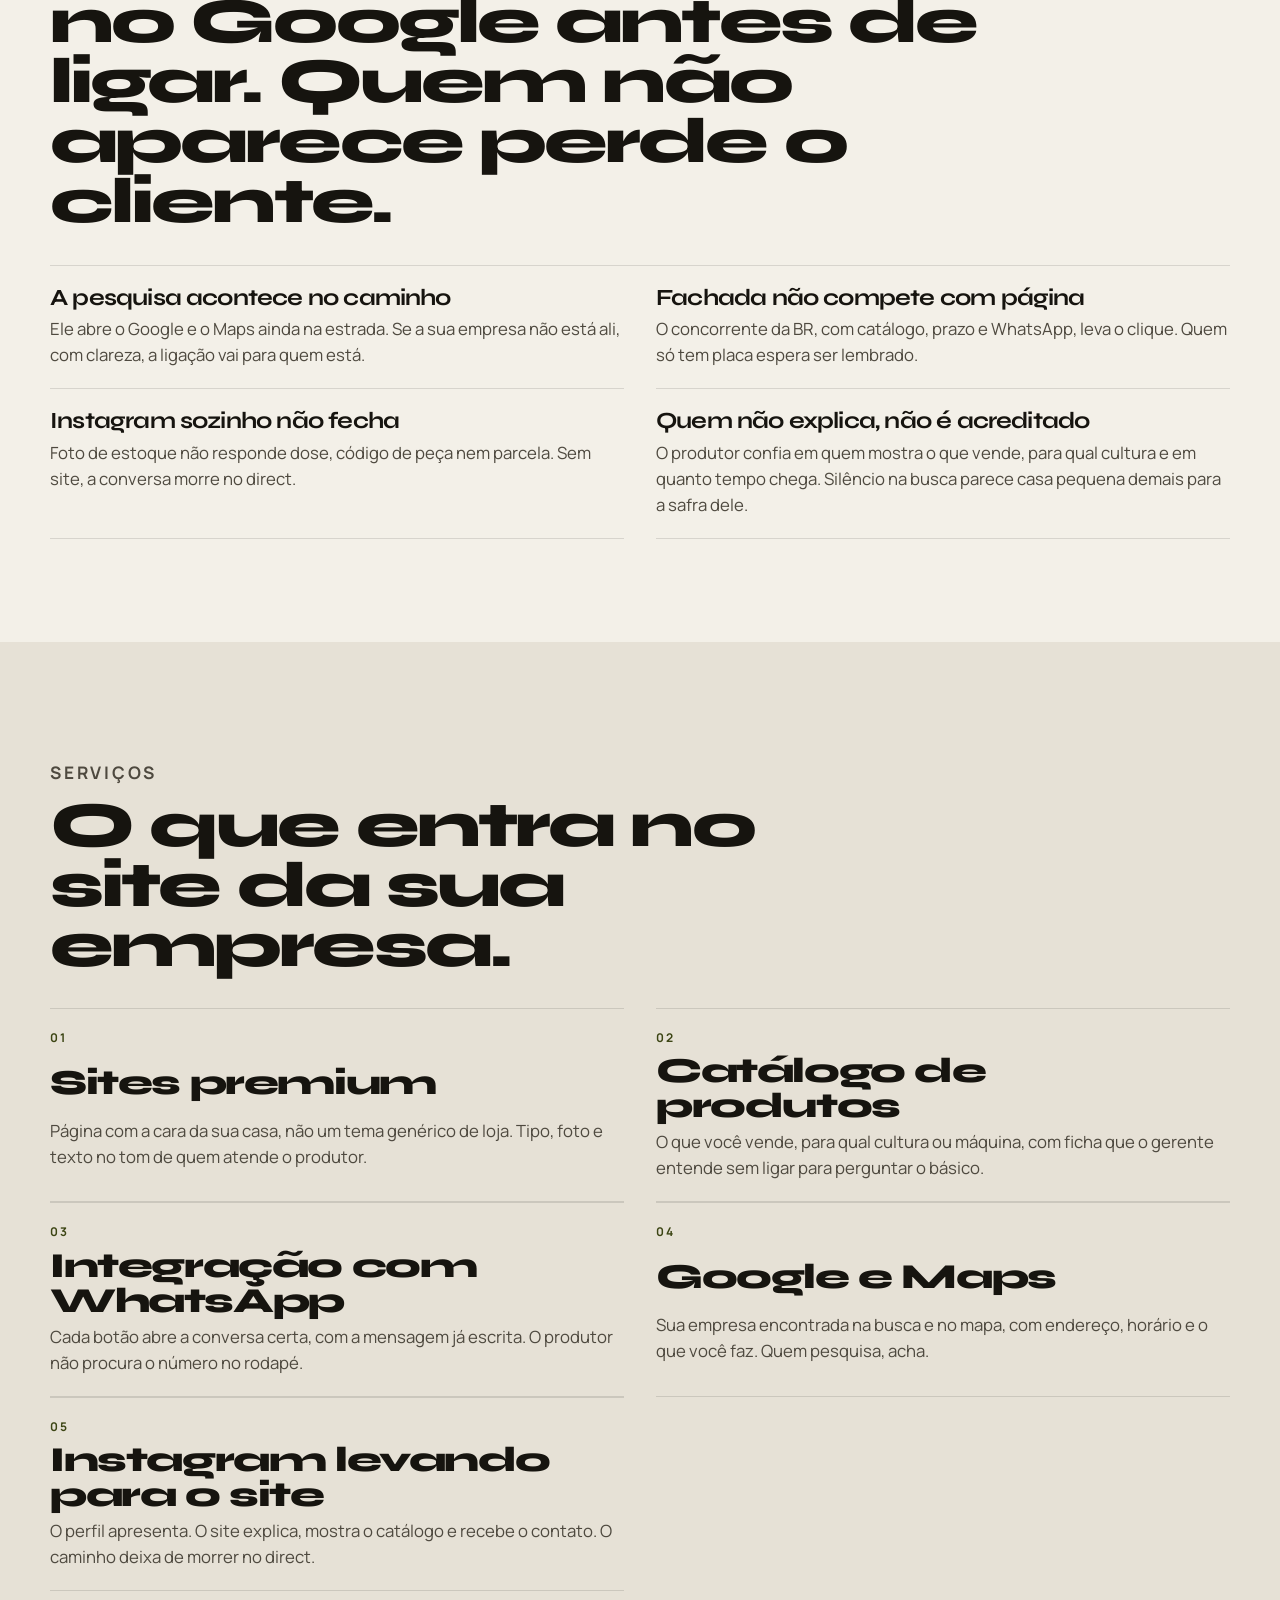
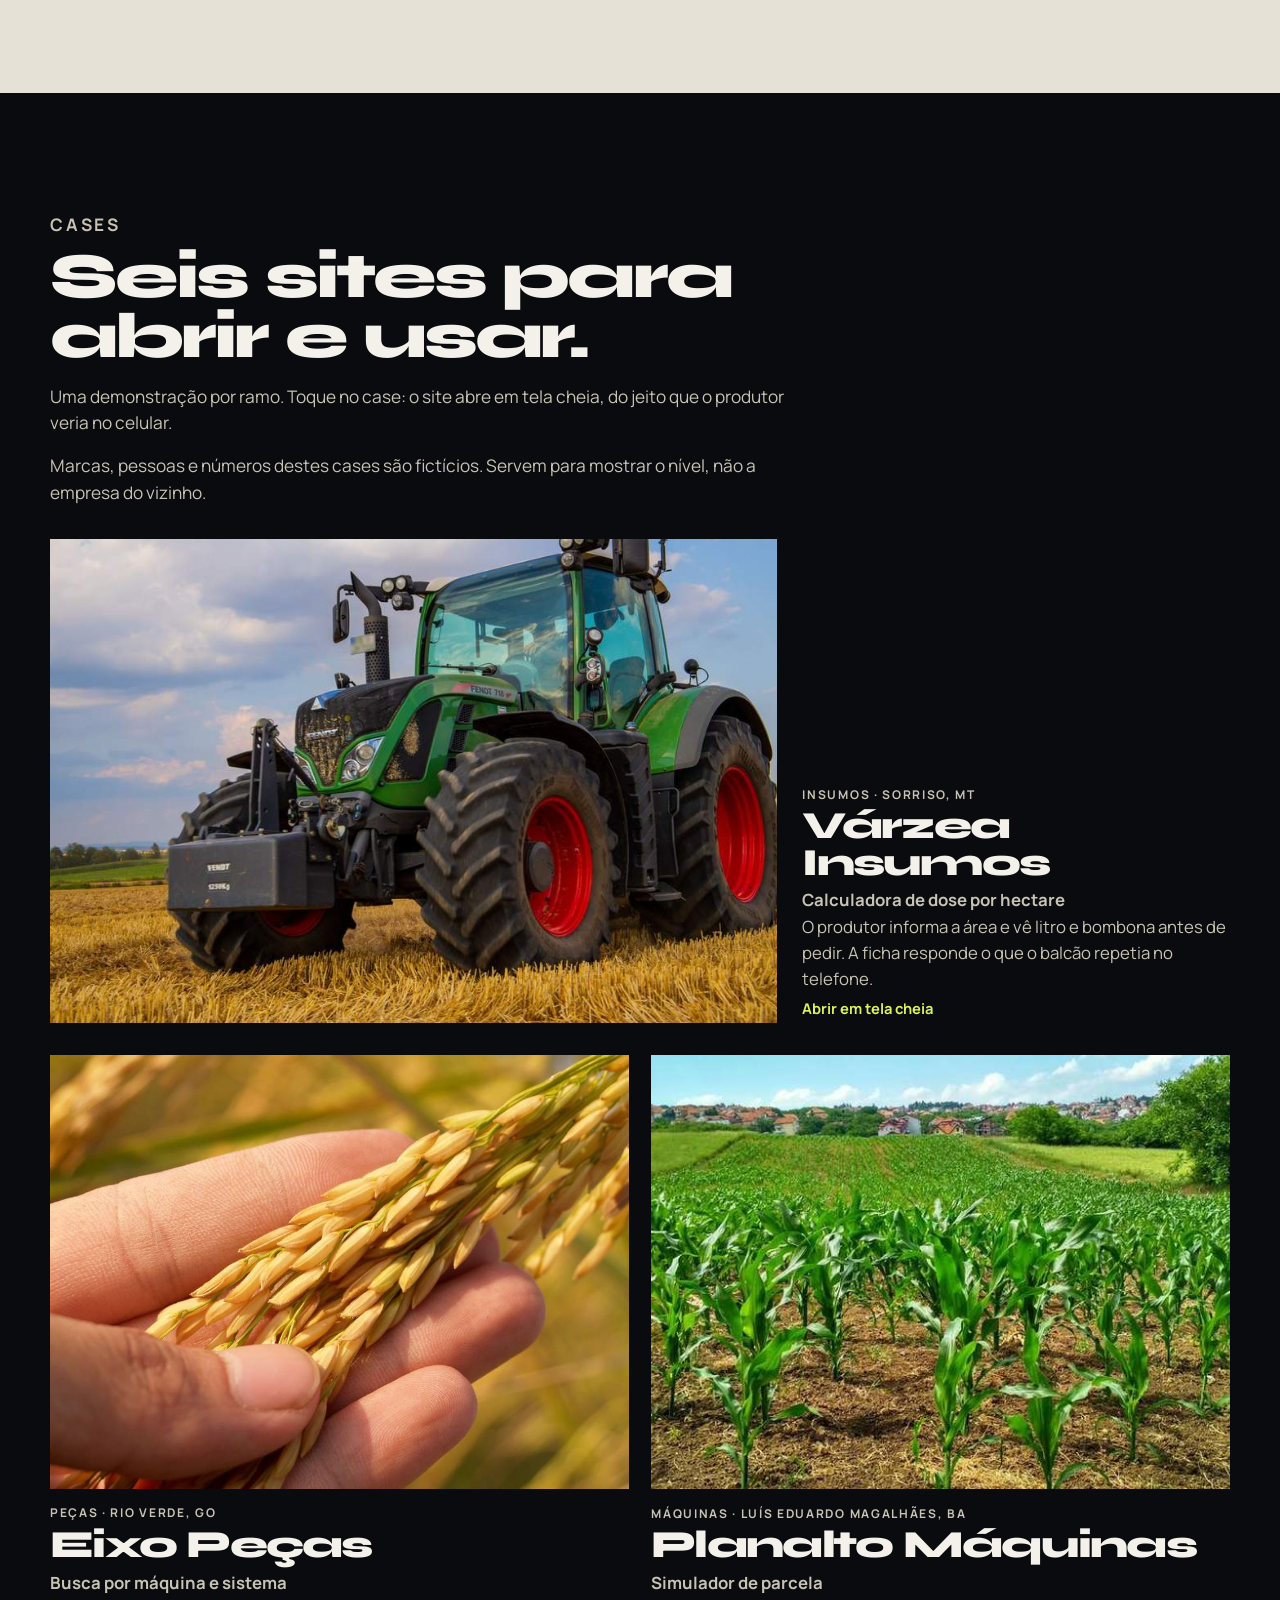
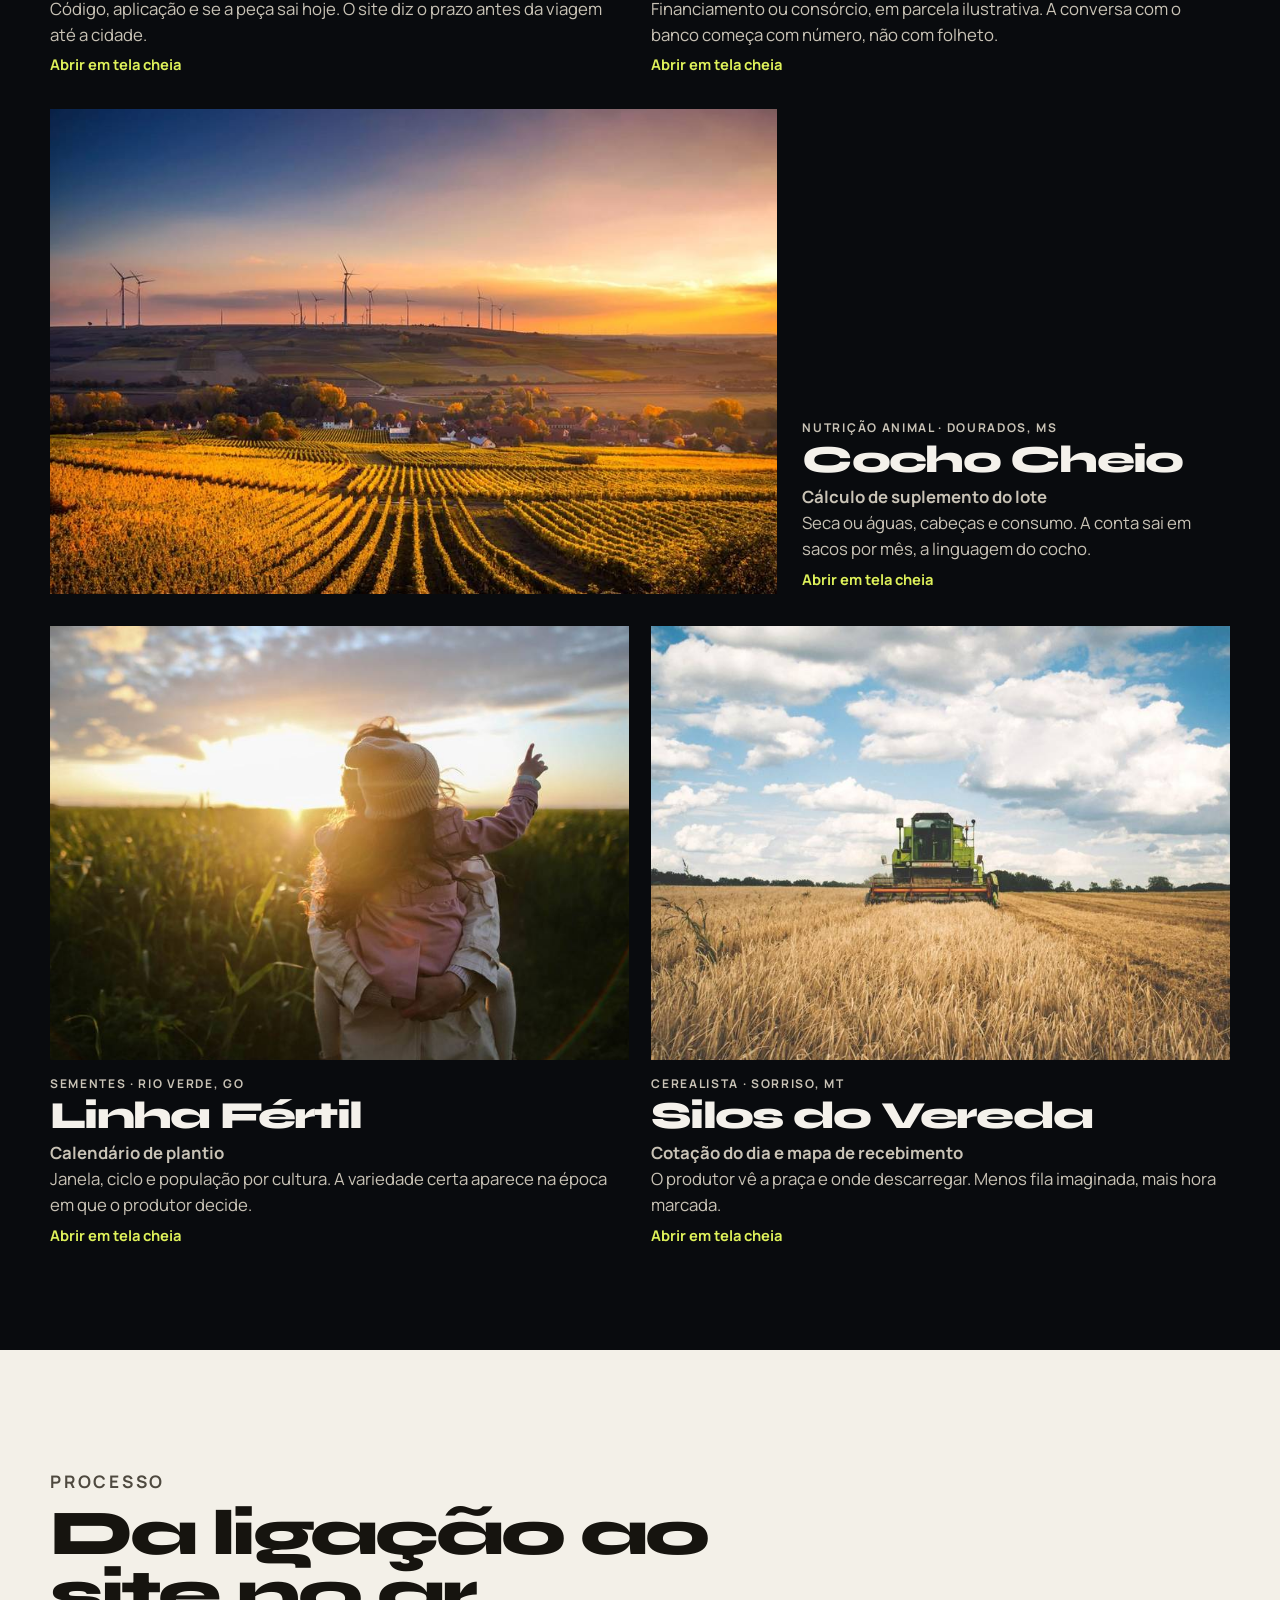
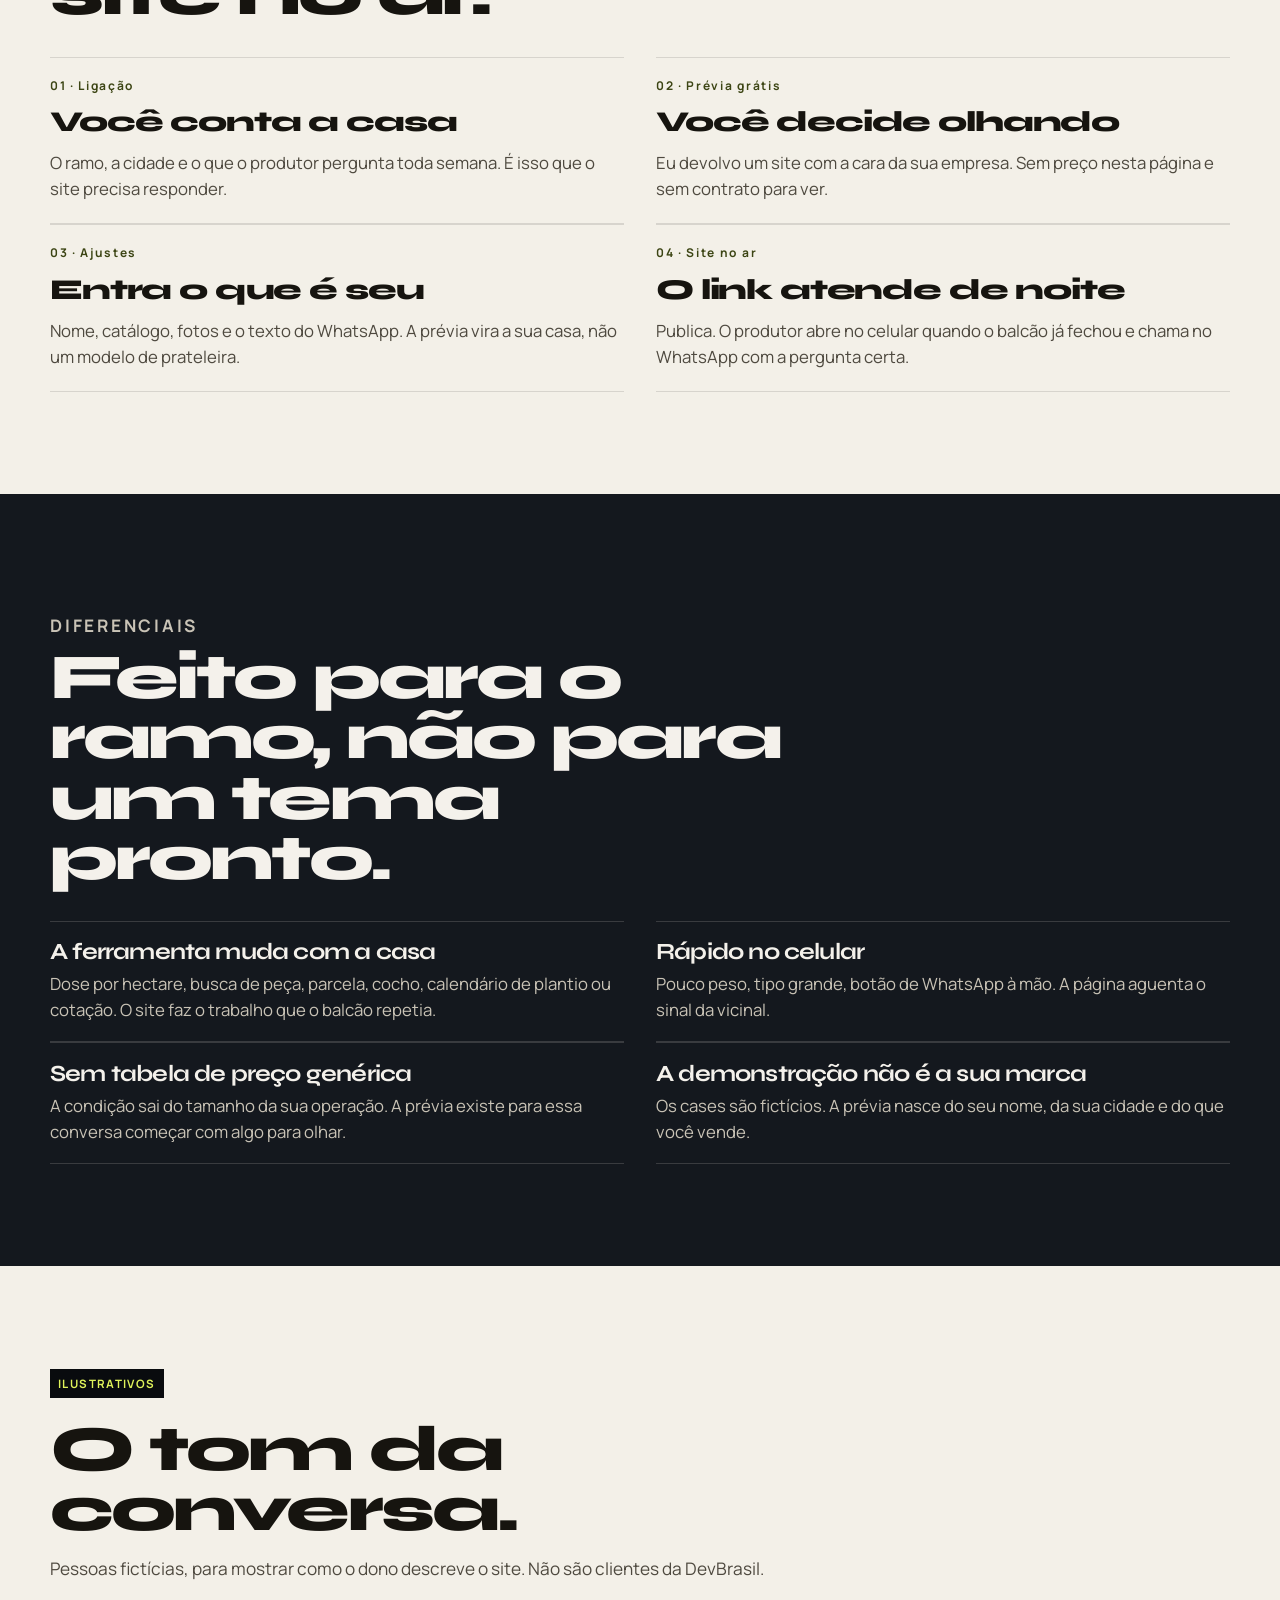
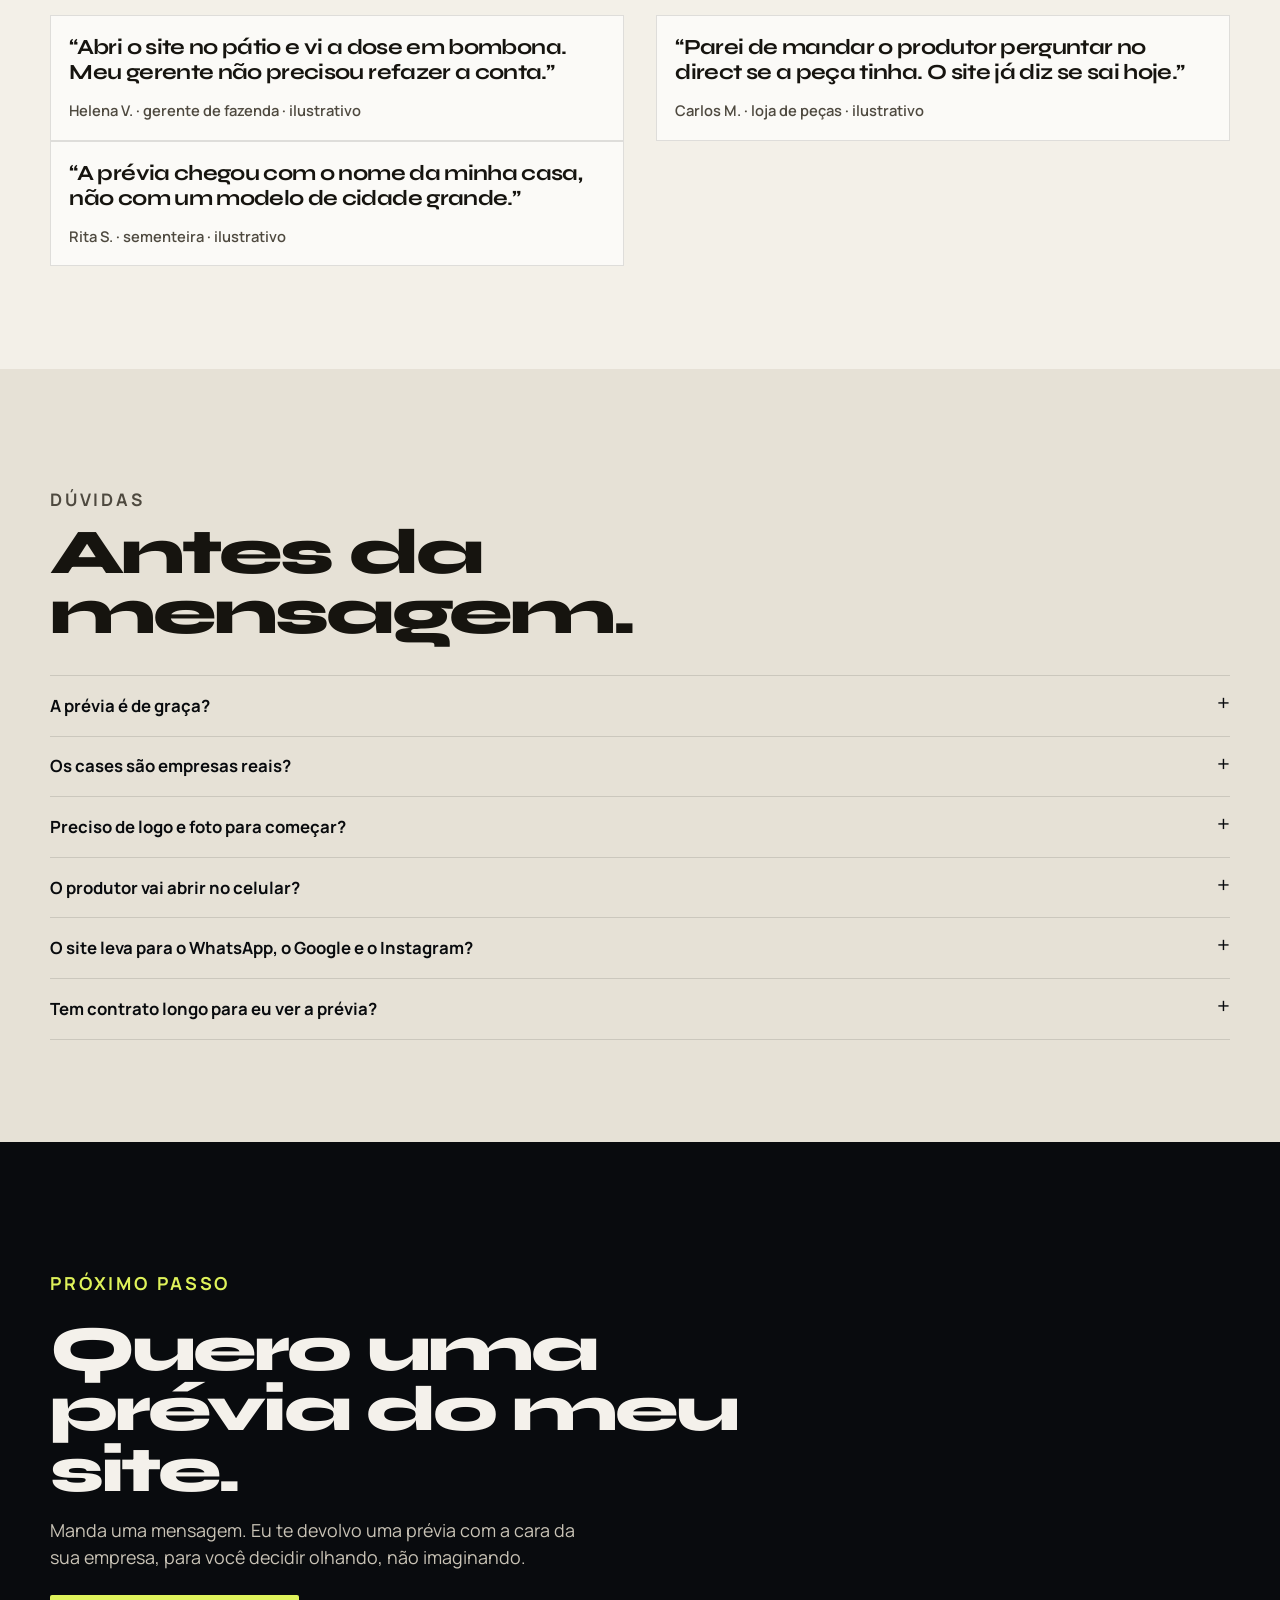
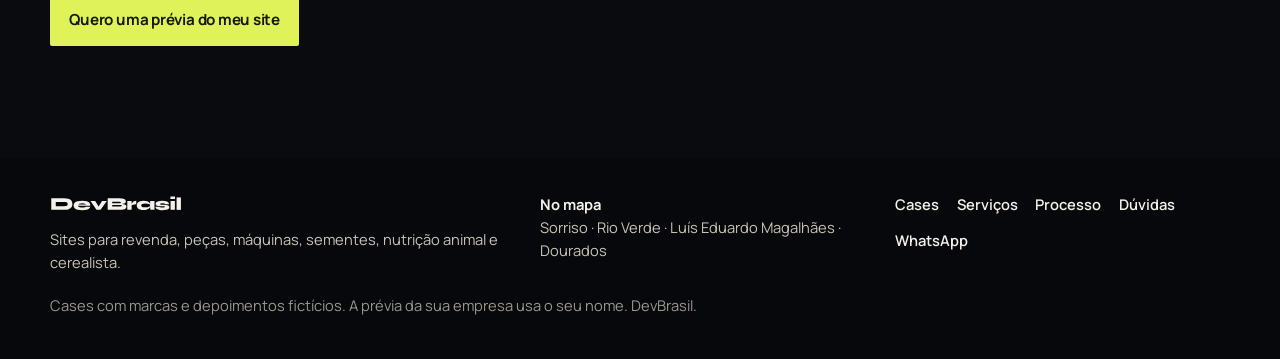
==== commit d7408918: "Replace the hub with the DevBrasil agency site. The index is now the agency page, with the six demos" ====
--- a/index.html
+++ b/index.html
@@ -3,335 +3,407 @@
 <head>
   <meta charset="utf-8">
   <meta name="viewport" content="width=device-width, initial-scale=1">
-  <title>Marcos • Sites para o Agro</title>
-  <meta name="description" content="Sites de outro nível para revendas, peças, máquinas, sementes, nutrição animal e cerealistas. Veja demonstrações e peça a prévia da sua empresa.">
-  <meta name="theme-color" content="#101612">
-  <link rel="icon" href="assets/favicon.svg" type="image/svg+xml">
+  <title>DevBrasil · Sites para o agro</title>
+  <meta name="description" content="A DevBrasil faz sites para revendas, peças, máquinas, sementes, nutrição animal e cerealistas. O produtor encontra, confia e chama no WhatsApp.">
+  <meta name="theme-color" content="#090b0e">
+  <link rel="icon" href="assets/devbrasil-mark.svg" type="image/svg+xml">
   <link rel="canonical" href="https://marcos4213.github.io/portfolio-agro/">
-  <meta property="og:title" content="Marcos • Sites para o Agro">
-  <meta property="og:description" content="O produtor decide no celular. Veja sites demonstrativos para o agro e peça a prévia da sua empresa.">
+  <meta property="og:title" content="DevBrasil · Sites para o agro">
+  <meta property="og:description" content="Encontrada na busca. Acreditada antes da ligação. Sites para quem vende ao produtor.">
   <meta property="og:image" content="https://marcos4213.github.io/portfolio-agro/assets/og/hub.jpg">
   <meta property="og:url" content="https://marcos4213.github.io/portfolio-agro/">
   <meta property="og:type" content="website">
   <meta property="og:locale" content="pt_BR">
-  <link rel="preload" href="assets/fonts/fraunces-latin.woff2" as="font" type="font/woff2" crossorigin>
-  <link rel="preload" href="assets/fonts/outfit-latin.woff2" as="font" type="font/woff2" crossorigin>
-  <link rel="preload" href="assets/img/aerial-rows-sm.jpg" as="image" media="(max-width: 759px)">
-  <link rel="preload" href="assets/img/aerial-rows.jpg" as="image" media="(min-width: 760px)">
+  <link rel="preload" href="assets/fonts/syne-latin-800-normal.woff2" as="font" type="font/woff2" crossorigin>
+  <link rel="preload" href="assets/fonts/manrope-latin-400-normal.woff2" as="font" type="font/woff2" crossorigin>
+  <link rel="preload" href="assets/img/landscape-sm.jpg" as="image" media="(max-width: 759px)">
+  <link rel="preload" href="assets/img/landscape.jpg" as="image" media="(min-width: 760px)">
   <link rel="stylesheet" href="assets/css/hub.css">
 </head>
 <body>
   <a class="skip" href="#conteudo">Ir para o conteúdo</a>
   <header class="site-header" data-header>
     <a class="logo" href="#topo">
-      <img src="assets/favicon.svg" alt="" width="28" height="28">
-      <span data-brand>Marcos • Sites para o Agro</span>
+      <img class="mark" src="assets/devbrasil-mark.svg" alt="" width="28" height="28">
+      <img class="word" src="assets/devbrasil-wordmark.svg" alt="DevBrasil" width="148" height="24">
     </a>
     <button class="nav-toggle" type="button" data-nav-toggle aria-expanded="false" aria-controls="menu">Menu</button>
     <nav class="nav" id="menu" data-nav>
-      <a href="#manifesto">Por quê</a>
-      <a href="#demos">Sites</a>
-      <a href="#como">Como funciona</a>
+      <a href="#cases">Cases</a>
+      <a href="#servicos">Serviços</a>
+      <a href="#processo">Processo</a>
       <a href="#faq">Dúvidas</a>
     </nav>
-    <a class="btn btn-gold header-cta" data-wa="Olá, Marcos. Vi o portfólio de sites para o agro e quero uma prévia do site da minha empresa.">Quero uma prévia</a>
+    <a class="btn btn-accent header-cta" data-wa="Olá, DevBrasil. Vi o site e quero uma prévia do site da minha empresa.">Quero uma prévia</a>
   </header>
 
   <main id="conteudo">
-    <section class="hero wrap-l" id="topo">
-      <div class="hero-copy">
-        <p class="eyebrow">Para o dono que atende o produtor</p>
-        <h1>O produtor decide no celular. Seu site precisa aguentar esse olhar.</h1>
-        <p class="lede">Eu monto sites com cara de empresa séria para revenda, peças, máquinas, sementes, nutrição e cerealista. Você vê uma prévia antes de dizer sim.</p>
-        <div class="hero-actions">
-          <a class="btn btn-gold" data-wa="Olá, Marcos. Vi o portfólio de sites para o agro e quero uma prévia do site da minha empresa.">Quero uma prévia do meu site</a>
-          <a class="btn btn-ghost" href="#demos">Ver os sites</a>
-        </div>
-        <ul class="city-row" aria-label="Cidades de foco">
-          <li>Sorriso</li>
-          <li>Rio Verde</li>
-          <li>Luís Eduardo Magalhães</li>
-          <li>Dourados</li>
-        </ul>
-      </div>
-      <div class="hero-visual">
-        <figure>
-          <img src="assets/img/aerial-rows-sm.jpg" srcset="assets/img/aerial-rows-sm.jpg 900w, assets/img/aerial-rows.jpg 1280w" sizes="(max-width: 759px) 100vw, 46vw" width="1280" height="852" alt="Lavoura vista de cima, com as linhas de plantio em curva" fetchpriority="high" decoding="async">
+    <section class="hero" id="topo">
+      <div class="hero-grid">
+        <div class="hero-copy">
+          <p class="kicker light">Sites para o agronegócio</p>
+          <h1>Encontrada na busca. Acreditada antes da ligação.</h1>
+          <p class="lede">A DevBrasil faz o site de quem vende para o produtor: revenda, peças, máquinas, sementes, nutrição animal e cerealista. Ele abre no celular, entende a casa e chama no WhatsApp.</p>
+          <div class="hero-actions">
+            <a class="btn btn-accent" data-wa="Olá, DevBrasil. Vi o site e quero uma prévia do site da minha empresa.">Quero uma prévia do meu site</a>
+            <a class="btn btn-line" href="#cases">Ver os cases</a>
+          </div>
+          <ul class="cities" aria-label="Cidades de foco">
+            <li>Sorriso</li>
+            <li>Rio Verde</li>
+            <li>Luís Eduardo Magalhães</li>
+            <li>Dourados</li>
+          </ul>
+        </div>
+        <figure class="hero-photo">
+          <img src="assets/img/landscape-sm.jpg" srcset="assets/img/landscape-sm.jpg 900w, assets/img/landscape.jpg 1600w" sizes="(max-width: 899px) 100vw, 46vw" width="1600" height="843" alt="Lavoura em faixa larga, ao fim da tarde" fetchpriority="high" decoding="async">
+          <figcaption class="hero-chip">Prévia no ar antes de fechar.</figcaption>
         </figure>
-        <div class="hero-note" data-parallax="0.06">
-          <span>O que muda</span>
-          <strong>Prévia no ar antes de fechar.</strong>
-        </div>
-      </div>
-    </section>
-
-    <section class="band band-cream" id="manifesto">
-      <div class="wrap manifesto">
-        <div>
-          <p class="eyebrow">O balcão fecha. A decisão não.</p>
-          <h2>Sem site, a empresa some na hora em que o produtor escolhe.</h2>
-        </div>
-        <div>
-          <p class="lead">Ele não atravessa a cidade para “dar uma olhada”. Pergunta no grupo, abre o mapa e liga para quem responde com clareza: o que tem, para qual cultura, se chega antes da chuva.</p>
-          <div class="loss-grid">
-            <article class="loss reveal">
-              <strong>O concorrente da BR aparece primeiro</strong>
-              <p>Quem tem página clara leva o clique. Quem só tem fachada espera o produtor lembrar o nome.</p>
-            </article>
-            <article class="loss reveal">
-              <strong>O orçamento vai para quem explica</strong>
-              <p>Peça por máquina, defensivo por cultura, semente por janela. Se isso não está escrito, ele pede para outro.</p>
-            </article>
-            <article class="loss reveal">
-              <strong>A safra não espera o expediente</strong>
-              <p>A mensagem chega às 21h. Site é o balcão aberto quando o escritório já fechou.</p>
-            </article>
-          </div>
-        </div>
-      </div>
-    </section>
-
-    <section class="band" id="demos">
-      <div class="wrap-l">
-        <div class="gallery-head">
-          <div>
-            <p class="eyebrow">Demonstrações</p>
-            <h2>Seis sites. Seis jeitos. Nenhum molde.</h2>
-            <p>Marcas, pessoas e depoimentos são fictícios. O nível é o que você leva para a sua empresa. Passe o dedo ou o mouse para ver o site ao vivo.</p>
-          </div>
-          <div class="seg" role="group" aria-label="Tipo de aparelho">
-            <button type="button" data-mode="desktop" aria-pressed="true">Computador</button>
-            <button type="button" data-mode="mobile" aria-pressed="false">Celular</button>
-          </div>
-        </div>
-        <div class="demo-grid">
-          <article class="demo-card reveal">
-            <div class="mock" data-preview>
-              <div class="chrome">
-                <span class="dots" aria-hidden="true"><i></i><i></i><i></i></span>
-                <span class="url">prévia · várzea insumos</span>
-                <button class="play" type="button" data-play>Ver ao vivo</button>
-              </div>
-              <div class="screen">
-                <img class="poster" src="assets/img/soy-field-sm.jpg" width="900" height="599" alt="" decoding="async">
-                <iframe title="Prévia ao vivo do site Várzea Insumos" data-src="demos/varzea-insumos/index.html"></iframe>
-              </div>
-            </div>
-            <div class="demo-meta">
-              <p class="kicker">Insumos · Sorriso, MT</p>
-              <h3>Várzea Insumos</h3>
-              <p>Defensivo e fertilizante com ficha técnica, do jeito que o agrônomo explica no balcão.</p>
-              <p class="chip">Interativo: calculadora de dose por hectare</p>
-              <a class="more" href="demos/varzea-insumos/">Abrir demonstração</a>
-            </div>
-          </article>
-
-          <article class="demo-card reveal">
-            <div class="mock" data-preview>
-              <div class="chrome">
-                <span class="dots" aria-hidden="true"><i></i><i></i><i></i></span>
-                <span class="url">prévia · eixo peças</span>
-                <button class="play" type="button" data-play>Ver ao vivo</button>
-              </div>
-              <div class="screen">
-                <img class="poster" src="assets/img/tractor-sm.jpg" width="800" height="449" alt="" decoding="async">
-                <iframe title="Prévia ao vivo do site Eixo Peças" data-src="demos/eixo-pecas/index.html"></iframe>
-              </div>
-            </div>
-            <div class="demo-meta">
-              <p class="kicker">Peças e implementos · Rio Verde, GO</p>
-              <h3>Eixo Peças</h3>
-              <p>Balcão de peça com cara de oficina séria: código, aplicação e se sai hoje.</p>
-              <p class="chip">Interativo: busca de peça por máquina</p>
-              <a class="more" href="demos/eixo-pecas/">Abrir demonstração</a>
-            </div>
-          </article>
-
-          <article class="demo-card reveal">
-            <div class="mock" data-preview>
-              <div class="chrome">
-                <span class="dots" aria-hidden="true"><i></i><i></i><i></i></span>
-                <span class="url">prévia · planalto máquinas</span>
-                <button class="play" type="button" data-play>Ver ao vivo</button>
-              </div>
-              <div class="screen">
-                <img class="poster" src="assets/img/tractor-sunset-sm.jpg" width="800" height="533" alt="" decoding="async">
-                <iframe title="Prévia ao vivo do site Planalto Máquinas" data-src="demos/planalto-maquinas/index.html"></iframe>
-              </div>
-            </div>
-            <div class="demo-meta">
-              <p class="kicker">Máquinas · Luís Eduardo Magalhães, BA</p>
-              <h3>Planalto Máquinas</h3>
-              <p>Concessionária com presença de quem entrega máquina grande no Oeste da Bahia.</p>
-              <p class="chip">Interativo: simulador de financiamento e consórcio</p>
-              <a class="more" href="demos/planalto-maquinas/">Abrir demonstração</a>
-            </div>
-          </article>
-
-          <article class="demo-card reveal">
-            <div class="mock" data-preview>
-              <div class="chrome">
-                <span class="dots" aria-hidden="true"><i></i><i></i><i></i></span>
-                <span class="url">prévia · cocho cheio</span>
-                <button class="play" type="button" data-play>Ver ao vivo</button>
-              </div>
-              <div class="screen">
-                <img class="poster" src="assets/img/herd-sm.jpg" width="900" height="599" alt="" decoding="async">
-                <iframe title="Prévia ao vivo do site Cocho Cheio" data-src="demos/cocho-cheio/index.html"></iframe>
-              </div>
-            </div>
-            <div class="demo-meta">
-              <p class="kicker">Nutrição animal · Dourados, MS</p>
-              <h3>Cocho Cheio</h3>
-              <p>Suplemento explicado para a seca e para as águas, sem texto de laboratório.</p>
-              <p class="chip">Interativo: cálculo de suplemento do lote</p>
-              <a class="more" href="demos/cocho-cheio/">Abrir demonstração</a>
-            </div>
-          </article>
-
-          <article class="demo-card reveal">
-            <div class="mock" data-preview>
-              <div class="chrome">
-                <span class="dots" aria-hidden="true"><i></i><i></i><i></i></span>
-                <span class="url">prévia · linha fértil</span>
-                <button class="play" type="button" data-play>Ver ao vivo</button>
-              </div>
-              <div class="screen">
-                <img class="poster" src="assets/img/wheat-hands-sm.jpg" width="800" height="533" alt="" decoding="async">
-                <iframe title="Prévia ao vivo do site Linha Fértil" data-src="demos/linha-fertil/index.html"></iframe>
-              </div>
-            </div>
-            <div class="demo-meta">
-              <p class="kicker">Sementes · Rio Verde, GO</p>
-              <h3>Linha Fértil</h3>
-              <p>Catálogo de semente com janela, população e ciclo — a conversa do campo de vitrine.</p>
-              <p class="chip">Interativo: calendário de plantio por cultura</p>
-              <a class="more" href="demos/linha-fertil/">Abrir demonstração</a>
-            </div>
-          </article>
-
-          <article class="demo-card reveal">
-            <div class="mock" data-preview>
-              <div class="chrome">
-                <span class="dots" aria-hidden="true"><i></i><i></i><i></i></span>
-                <span class="url">prévia · silos do vereda</span>
-                <button class="play" type="button" data-play>Ver ao vivo</button>
-              </div>
-              <div class="screen">
-                <img class="poster" src="assets/img/silo-sm.jpg" width="900" height="599" alt="" decoding="async">
-                <iframe title="Prévia ao vivo do site Silos do Vereda" data-src="demos/silos-vereda/index.html"></iframe>
-              </div>
-            </div>
-            <div class="demo-meta">
-              <p class="kicker">Cerealista · Sorriso, MT</p>
-              <h3>Silos do Vereda</h3>
-              <p>Armazém com cotação ilustrativa na capa e o mapa de quem a casa recebe.</p>
-              <p class="chip">Interativo: cotação do dia e mapa de atendimento</p>
-              <a class="more" href="demos/silos-vereda/">Abrir demonstração</a>
-            </div>
-          </article>
-        </div>
-      </div>
-    </section>
-
-    <section class="band" id="percebe" style="padding-top:0">
-      <div class="wrap">
-        <p class="eyebrow">Em vinte segundos</p>
-        <h2>O que o dono percebe quando abre no WhatsApp.</h2>
-        <div class="notice-grid">
-          <article class="notice reveal">
-            <strong>Cidade e ramo no primeiro olhar</strong>
-            <p>Sorriso, Rio Verde, LEM, Dourados. O produtor reconhece a própria região antes de ler o resto.</p>
-          </article>
-          <article class="notice reveal">
-            <strong>Catálogo que responde pergunta de balcão</strong>
-            <p>Filtra por cultura, por máquina, por serviço. A ficha abre na hora, sem PDF perdido.</p>
-          </article>
-          <article class="notice reveal">
-            <strong>Uma ferramenta que o vendedor usaria</strong>
-            <p>Dose, peça, parcela, cocho, janela de plantio ou cotação. Cada ramo com a conta que já faz no papel.</p>
-          </article>
-        </div>
-      </div>
-    </section>
-
-    <section class="band band-cream" id="como">
-      <div class="wrap">
-        <p class="eyebrow">Como funciona</p>
-        <h2>Três passos. O primeiro sim é uma conversa.</h2>
-        <div class="steps">
-          <article class="step reveal">
+      </div>
+      <ul class="authority" aria-label="Como a DevBrasil trabalha">
+        <li>
+          <span>01</span>
+          <strong>Seis ramos</strong>
+          <p>Insumos, peças, máquinas, sementes, nutrição e cerealista. Cada um com a ferramenta do balcão.</p>
+        </li>
+        <li>
+          <span>02</span>
+          <strong>Prévia grátis</strong>
+          <p>Você vê o site da sua empresa antes de dizer sim. Sem contrato para olhar.</p>
+        </li>
+        <li>
+          <span>03</span>
+          <strong>Celular primeiro</strong>
+          <p>O produtor decide no telefone, na estrada. O desenho começa por essa tela.</p>
+        </li>
+        <li>
+          <span>04</span>
+          <strong>Quatro polos</strong>
+          <p>Sorriso, Rio Verde, Luís Eduardo Magalhães e Dourados. Onde a safra não espera.</p>
+        </li>
+      </ul>
+    </section>
+
+    <section class="section problem" id="problema">
+      <div class="wrap">
+        <p class="kicker">O que acontece hoje</p>
+        <h2>O produtor pesquisa no Google antes de ligar. Quem não aparece perde o cliente.</h2>
+        <div class="loss-list">
+          <article class="loss reveal">
+            <strong>A pesquisa acontece no caminho</strong>
+            <p>Ele abre o Google e o Maps ainda na estrada. Se a sua empresa não está ali, com clareza, a ligação vai para quem está.</p>
+          </article>
+          <article class="loss reveal">
+            <strong>Fachada não compete com página</strong>
+            <p>O concorrente da BR, com catálogo, prazo e WhatsApp, leva o clique. Quem só tem placa espera ser lembrado.</p>
+          </article>
+          <article class="loss reveal">
+            <strong>Instagram sozinho não fecha</strong>
+            <p>Foto de estoque não responde dose, código de peça nem parcela. Sem site, a conversa morre no direct.</p>
+          </article>
+          <article class="loss reveal">
+            <strong>Quem não explica, não é acreditado</strong>
+            <p>O produtor confia em quem mostra o que vende, para qual cultura e em quanto tempo chega. Silêncio na busca parece casa pequena demais para a safra dele.</p>
+          </article>
+        </div>
+      </div>
+    </section>
+
+    <section class="section services" id="servicos">
+      <div class="wrap">
+        <div class="section-head">
+          <p class="kicker">Serviços</p>
+          <h2>O que entra no site da sua empresa.</h2>
+        </div>
+        <div class="service-list">
+          <article class="service reveal">
             <em>01</em>
-            <h3>Ligação</h3>
-            <p>Você conta a cidade, o ramo e o que o cliente mais pergunta quando encosta no balcão.</p>
-          </article>
-          <article class="step reveal">
+            <h3>Sites premium</h3>
+            <p>Página com a cara da sua casa, não um tema genérico de loja. Tipo, foto e texto no tom de quem atende o produtor.</p>
+          </article>
+          <article class="service reveal">
             <em>02</em>
-            <h3>Prévia</h3>
-            <p>Eu devolvo um site com a cara da sua empresa, para você abrir no celular e mostrar ao sócio.</p>
-          </article>
-          <article class="step reveal">
+            <h3>Catálogo de produtos</h3>
+            <p>O que você vende, para qual cultura ou máquina, com ficha que o gerente entende sem ligar para perguntar o básico.</p>
+          </article>
+          <article class="service reveal">
             <em>03</em>
-            <h3>Site no ar</h3>
-            <p>Aprovou, publica. WhatsApp, catálogo e a ferramenta do seu ramo passam a atender de noite.</p>
-          </article>
-        </div>
-        <p class="note-scarce">Poucas prévias por vez. Cada uma é desenhada para um ramo, não copiada de um tema pronto.</p>
-      </div>
-    </section>
-
-    <section class="band" id="faq">
-      <div class="wrap">
-        <p class="eyebrow">Dúvidas de quem recebeu o link</p>
-        <h2>Antes de marcar a conversa.</h2>
-        <div class="faq">
-          <article class="faq-item" data-faq>
-            <button type="button" aria-expanded="false">Estes sites já são de clientes?<span aria-hidden="true">+</span></button>
-            <div data-faq-panel>Não. São demonstrações de marcas fictícias, para você ver o nível sem confundir com a empresa do vizinho. A sua prévia nasce do seu nome, da sua cidade e do que você vende.</div>
-          </article>
-          <article class="faq-item" data-faq>
-            <button type="button" aria-expanded="false">Preciso ter logo e foto da fazenda?<span aria-hidden="true">+</span></button>
-            <div data-faq-panel>Não para começar. A prévia sai com o que você tiver. Logo, foto de equipe e catálogo real entram quando você aprovar o caminho.</div>
-          </article>
-          <article class="faq-item" data-faq>
-            <button type="button" aria-expanded="false">Funciona no celular do produtor?<span aria-hidden="true">+</span></button>
-            <div data-faq-panel>Sim. O link chega no WhatsApp e abre no telefone. O desenho começa por essa tela, e o computador acompanha.</div>
-          </article>
-          <article class="faq-item" data-faq>
-            <button type="button" aria-expanded="false">O site substitui o vendedor?<span aria-hidden="true">+</span></button>
-            <div data-faq-panel>Não. Ele faz o produtor chegar no vendedor certo, com a pergunta já encaminhada: cultura, máquina, talhão ou lote.</div>
-          </article>
-          <article class="faq-item" data-faq>
-            <button type="button" aria-expanded="false">Atende a minha cidade?<span aria-hidden="true">+</span></button>
-            <div data-faq-panel>O foco é o agro de Sorriso, Rio Verde, Luís Eduardo Magalhães, Dourados e as cidades em volta: revenda de insumos, peças, máquinas, sementes, nutrição, armazém e irrigação.</div>
-          </article>
-          <article class="faq-item" data-faq>
+            <h3>Integração com WhatsApp</h3>
+            <p>Cada botão abre a conversa certa, com a mensagem já escrita. O produtor não procura o número no rodapé.</p>
+          </article>
+          <article class="service reveal">
+            <em>04</em>
+            <h3>Google e Maps</h3>
+            <p>Sua empresa encontrada na busca e no mapa, com endereço, horário e o que você faz. Quem pesquisa, acha.</p>
+          </article>
+          <article class="service reveal">
+            <em>05</em>
+            <h3>Instagram levando para o site</h3>
+            <p>O perfil apresenta. O site explica, mostra o catálogo e recebe o contato. O caminho deixa de morrer no direct.</p>
+          </article>
+        </div>
+      </div>
+    </section>
+
+    <section class="section cases" id="cases">
+      <div class="wrap">
+        <div class="section-head">
+          <p class="kicker light">Cases</p>
+          <h2>Seis sites para abrir e usar.</h2>
+          <p>Uma demonstração por ramo. Toque no case: o site abre em tela cheia, do jeito que o produtor veria no celular.</p>
+          <p class="cases-note">Marcas, pessoas e números destes cases são fictícios. Servem para mostrar o nível, não a empresa do vizinho.</p>
+        </div>
+        <div class="cases-grid">
+          <article class="case is-wide">
+            <a class="case-link" href="demos/varzea-insumos/" data-case="varzea" data-case-title="Várzea Insumos">
+              <div class="case-media">
+                <img src="assets/img/sprayer-sm.jpg" srcset="assets/img/sprayer-sm.jpg 900w, assets/img/sprayer.jpg 1400w" sizes="(max-width: 899px) 100vw, 62vw" width="1400" height="933" alt="Pulverizador em lavoura verde" loading="lazy" decoding="async">
+              </div>
+              <div class="case-copy">
+                <p class="case-kicker">Insumos · Sorriso, MT</p>
+                <h3>Várzea Insumos</h3>
+                <p class="case-feature">Calculadora de dose por hectare</p>
+                <p>O produtor informa a área e vê litro e bombona antes de pedir. A ficha responde o que o balcão repetia no telefone.</p>
+                <span class="case-open">Abrir em tela cheia</span>
+              </div>
+            </a>
+          </article>
+          <article class="case">
+            <a class="case-link" href="demos/eixo-pecas/" data-case="eixo" data-case-title="Eixo Peças">
+              <div class="case-media">
+                <img src="assets/img/machine-sm.jpg" srcset="assets/img/machine-sm.jpg 900w, assets/img/machine.jpg 1600w" sizes="(max-width: 899px) 100vw, 40vw" width="1600" height="1200" alt="Peças e componentes de máquina agrícola" loading="lazy" decoding="async">
+              </div>
+              <div class="case-copy">
+                <p class="case-kicker">Peças · Rio Verde, GO</p>
+                <h3>Eixo Peças</h3>
+                <p class="case-feature">Busca por máquina e sistema</p>
+                <p>Código, aplicação e se a peça sai hoje. O site diz o prazo antes da viagem até a cidade.</p>
+                <span class="case-open">Abrir em tela cheia</span>
+              </div>
+            </a>
+          </article>
+          <article class="case">
+            <a class="case-link" href="demos/planalto-maquinas/" data-case="planalto" data-case-title="Planalto Máquinas">
+              <div class="case-media">
+                <img src="assets/img/tractor-sm.jpg" srcset="assets/img/tractor-sm.jpg 800w, assets/img/tractor.jpg 1100w" sizes="(max-width: 899px) 100vw, 40vw" width="1100" height="617" alt="Trator em campo aberto" loading="lazy" decoding="async">
+              </div>
+              <div class="case-copy">
+                <p class="case-kicker">Máquinas · Luís Eduardo Magalhães, BA</p>
+                <h3>Planalto Máquinas</h3>
+                <p class="case-feature">Simulador de parcela</p>
+                <p>Financiamento ou consórcio, em parcela ilustrativa. A conversa com o banco começa com número, não com folheto.</p>
+                <span class="case-open">Abrir em tela cheia</span>
+              </div>
+            </a>
+          </article>
+          <article class="case is-wide">
+            <a class="case-link" href="demos/cocho-cheio/" data-case="cocho" data-case-title="Cocho Cheio">
+              <div class="case-media">
+                <img src="assets/img/herd-sm.jpg" srcset="assets/img/herd-sm.jpg 900w, assets/img/herd.jpg 1280w" sizes="(max-width: 899px) 100vw, 62vw" width="1280" height="852" alt="Rebanho em pasto" loading="lazy" decoding="async">
+              </div>
+              <div class="case-copy">
+                <p class="case-kicker">Nutrição animal · Dourados, MS</p>
+                <h3>Cocho Cheio</h3>
+                <p class="case-feature">Cálculo de suplemento do lote</p>
+                <p>Seca ou águas, cabeças e consumo. A conta sai em sacos por mês, a linguagem do cocho.</p>
+                <span class="case-open">Abrir em tela cheia</span>
+              </div>
+            </a>
+          </article>
+          <article class="case">
+            <a class="case-link" href="demos/linha-fertil/" data-case="linha" data-case-title="Linha Fértil">
+              <div class="case-media">
+                <img src="assets/img/seeds-sm.jpg" srcset="assets/img/seeds-sm.jpg 900w, assets/img/seeds.jpg 1600w" sizes="(max-width: 899px) 100vw, 40vw" width="1600" height="1066" alt="Sementes na palma da mão" loading="lazy" decoding="async">
+              </div>
+              <div class="case-copy">
+                <p class="case-kicker">Sementes · Rio Verde, GO</p>
+                <h3>Linha Fértil</h3>
+                <p class="case-feature">Calendário de plantio</p>
+                <p>Janela, ciclo e população por cultura. A variedade certa aparece na época em que o produtor decide.</p>
+                <span class="case-open">Abrir em tela cheia</span>
+              </div>
+            </a>
+          </article>
+          <article class="case">
+            <a class="case-link" href="demos/silos-vereda/" data-case="silos" data-case-title="Silos do Vereda">
+              <div class="case-media">
+                <img src="assets/img/silo-sm.jpg" srcset="assets/img/silo-sm.jpg 900w, assets/img/silo.jpg 1280w" sizes="(max-width: 899px) 100vw, 40vw" width="1280" height="852" alt="Silos de grãos na fazenda" loading="lazy" decoding="async">
+              </div>
+              <div class="case-copy">
+                <p class="case-kicker">Cerealista · Sorriso, MT</p>
+                <h3>Silos do Vereda</h3>
+                <p class="case-feature">Cotação do dia e mapa de recebimento</p>
+                <p>O produtor vê a praça e onde descarregar. Menos fila imaginada, mais hora marcada.</p>
+                <span class="case-open">Abrir em tela cheia</span>
+              </div>
+            </a>
+          </article>
+        </div>
+      </div>
+    </section>
+
+    <section class="section process" id="processo">
+      <div class="wrap">
+        <div class="section-head">
+          <p class="kicker">Processo</p>
+          <h2>Da ligação ao site no ar.</h2>
+        </div>
+        <ol class="steps">
+          <li class="step reveal">
+            <span>01 · Ligação</span>
+            <h3>Você conta a casa</h3>
+            <p>O ramo, a cidade e o que o produtor pergunta toda semana. É isso que o site precisa responder.</p>
+          </li>
+          <li class="step reveal">
+            <span>02 · Prévia grátis</span>
+            <h3>Você decide olhando</h3>
+            <p>Eu devolvo um site com a cara da sua empresa. Sem preço nesta página e sem contrato para ver.</p>
+          </li>
+          <li class="step reveal">
+            <span>03 · Ajustes</span>
+            <h3>Entra o que é seu</h3>
+            <p>Nome, catálogo, fotos e o texto do WhatsApp. A prévia vira a sua casa, não um modelo de prateleira.</p>
+          </li>
+          <li class="step reveal">
+            <span>04 · Site no ar</span>
+            <h3>O link atende de noite</h3>
+            <p>Publica. O produtor abre no celular quando o balcão já fechou e chama no WhatsApp com a pergunta certa.</p>
+          </li>
+        </ol>
+      </div>
+    </section>
+
+    <section class="section diffs" id="diferenciais">
+      <div class="wrap">
+        <div class="section-head">
+          <p class="kicker light">Diferenciais</p>
+          <h2>Feito para o ramo, não para um tema pronto.</h2>
+        </div>
+        <div class="diff-list">
+          <article class="diff reveal">
+            <h3>A ferramenta muda com a casa</h3>
+            <p>Dose por hectare, busca de peça, parcela, cocho, calendário de plantio ou cotação. O site faz o trabalho que o balcão repetia.</p>
+          </article>
+          <article class="diff reveal">
+            <h3>Rápido no celular</h3>
+            <p>Pouco peso, tipo grande, botão de WhatsApp à mão. A página aguenta o sinal da vicinal.</p>
+          </article>
+          <article class="diff reveal">
+            <h3>Sem tabela de preço genérica</h3>
+            <p>A condição sai do tamanho da sua operação. A prévia existe para essa conversa começar com algo para olhar.</p>
+          </article>
+          <article class="diff reveal">
+            <h3>A demonstração não é a sua marca</h3>
+            <p>Os cases são fictícios. A prévia nasce do seu nome, da sua cidade e do que você vende.</p>
+          </article>
+        </div>
+      </div>
+    </section>
+
+    <section class="section quotes" id="depoimentos">
+      <div class="wrap">
+        <div class="section-head">
+          <p class="quote-flag">Ilustrativos</p>
+          <h2>O tom da conversa.</h2>
+          <p>Pessoas fictícias, para mostrar como o dono descreve o site. Não são clientes da DevBrasil.</p>
+        </div>
+        <div class="quote-list">
+          <blockquote class="reveal">
+            <p>“Abri o site no pátio e vi a dose em bombona. Meu gerente não precisou refazer a conta.”</p>
+            <footer>Helena V. · gerente de fazenda · ilustrativo</footer>
+          </blockquote>
+          <blockquote class="reveal">
+            <p>“Parei de mandar o produtor perguntar no direct se a peça tinha. O site já diz se sai hoje.”</p>
+            <footer>Carlos M. · loja de peças · ilustrativo</footer>
+          </blockquote>
+          <blockquote class="reveal">
+            <p>“A prévia chegou com o nome da minha casa, não com um modelo de cidade grande.”</p>
+            <footer>Rita S. · sementeira · ilustrativo</footer>
+          </blockquote>
+        </div>
+      </div>
+    </section>
+
+    <section class="section faq" id="faq">
+      <div class="wrap">
+        <div class="section-head">
+          <p class="kicker">Dúvidas</p>
+          <h2>Antes da mensagem.</h2>
+        </div>
+        <div class="faq-list">
+          <div class="faq-item" data-faq>
+            <button type="button" aria-expanded="false">A prévia é de graça?<span aria-hidden="true">+</span></button>
+            <div data-faq-panel>Sim. A prévia existe para você decidir olhando. Não há contrato para ver.</div>
+          </div>
+          <div class="faq-item" data-faq>
+            <button type="button" aria-expanded="false">Os cases são empresas reais?<span aria-hidden="true">+</span></button>
+            <div data-faq-panel>Não. São marcas, pessoas e depoimentos fictícios, para mostrar o nível sem usar o nome de um concorrente.</div>
+          </div>
+          <div class="faq-item" data-faq>
+            <button type="button" aria-expanded="false">Preciso de logo e foto para começar?<span aria-hidden="true">+</span></button>
+            <div data-faq-panel>Não. A prévia sai com o que você tiver. Logo, equipe e catálogo real entram quando você aprovar o caminho.</div>
+          </div>
+          <div class="faq-item" data-faq>
+            <button type="button" aria-expanded="false">O produtor vai abrir no celular?<span aria-hidden="true">+</span></button>
+            <div data-faq-panel>Sim. O desenho começa por essa tela. O link chega no WhatsApp e abre no telefone.</div>
+          </div>
+          <div class="faq-item" data-faq>
+            <button type="button" aria-expanded="false">O site leva para o WhatsApp, o Google e o Instagram?<span aria-hidden="true">+</span></button>
+            <div data-faq-panel>Sim. Botão de WhatsApp, presença pensada para o Google e o Maps, e o Instagram apontando para o site.</div>
+          </div>
+          <div class="faq-item" data-faq>
             <button type="button" aria-expanded="false">Tem contrato longo para eu ver a prévia?<span aria-hidden="true">+</span></button>
-            <div data-faq-panel>A prévia existe para você decidir olhando. A conversa por vídeo é o próximo passo. Sem preço nesta página: a condição sai do tamanho da sua operação.</div>
-          </article>
-        </div>
-      </div>
-    </section>
-
-    <section class="finale" id="contato">
-      <img src="assets/img/sunset-field.jpg" width="1100" height="825" alt="Lavoura de trigo ao fim da tarde" loading="lazy" decoding="async">
-      <div class="veil"></div>
-      <div class="wrap">
-        <p class="eyebrow">Próximo passo</p>
+            <div data-faq-panel>Não. A conversa por vídeo é o próximo passo, se a prévia fizer sentido para a sua operação.</div>
+          </div>
+        </div>
+      </div>
+    </section>
+
+    <section class="cta" id="cta">
+      <div class="wrap">
+        <p class="kicker light">Próximo passo</p>
         <h2>Quero uma prévia do meu site.</h2>
         <p>Manda uma mensagem. Eu te devolvo uma prévia com a cara da sua empresa, para você decidir olhando, não imaginando.</p>
-        <a class="btn btn-gold" data-wa="Olá, Marcos. Vi o portfólio de sites para o agro e quero uma prévia do site da minha empresa. Podemos marcar uma conversa por vídeo.">Chamar no WhatsApp</a>
+        <a class="btn btn-accent" data-wa="Olá, DevBrasil. Vi o site e quero uma prévia do site da minha empresa. Podemos marcar uma conversa por vídeo.">Quero uma prévia do meu site</a>
       </div>
     </section>
   </main>
 
-  <footer class="site-footer wrap">
-    <span data-brand>Marcos • Sites para o Agro</span>
-    <span>Demonstrações fictícias. Feito para o produtor do Cerrado e do MATOPIBA.</span>
+  <footer class="site-footer">
+    <div class="wrap foot-grid">
+      <div>
+        <img class="word" src="assets/devbrasil-wordmark.svg" alt="DevBrasil" width="148" height="24">
+        <p class="foot-lead">Sites para revenda, peças, máquinas, sementes, nutrição animal e cerealista.</p>
+      </div>
+      <div>
+        <strong>No mapa</strong>
+        <p>Sorriso · Rio Verde · Luís Eduardo Magalhães · Dourados</p>
+      </div>
+      <nav class="foot-nav" aria-label="Rodapé">
+        <a href="#cases">Cases</a>
+        <a href="#servicos">Serviços</a>
+        <a href="#processo">Processo</a>
+        <a href="#faq">Dúvidas</a>
+        <a data-wa="Olá, DevBrasil. Vi o site e quero uma prévia do site da minha empresa.">WhatsApp</a>
+      </nav>
+      <p class="legal">Cases com marcas e depoimentos fictícios. A prévia da sua empresa usa o seu nome. <span data-brand>DevBrasil</span>.</p>
+    </div>
   </footer>
 
-  <div class="sticky-cta">
-    <a class="btn btn-gold" data-wa="Olá, Marcos. Vi o portfólio de sites para o agro e quero uma prévia do site da minha empresa.">Quero uma prévia do meu site</a>
+  <a class="dock btn btn-accent" data-dock data-wa="Olá, DevBrasil. Vi o site e quero uma prévia do site da minha empresa.">Quero uma prévia do meu site</a>
+
+  <div class="viewer" id="viewer" data-viewer hidden role="dialog" aria-modal="true" aria-label="Case">
+    <div class="viewer-bar">
+      <p class="viewer-title" id="viewer-title" data-viewer-title>Case</p>
+      <a class="viewer-external" data-viewer-external href="demos/varzea-insumos/" target="_blank" rel="noopener noreferrer">Abrir em nova aba</a>
+      <button class="viewer-icon" type="button" data-viewer-prev aria-label="Case anterior">←</button>
+      <button class="viewer-icon" type="button" data-viewer-next aria-label="Próximo case">→</button>
+      <button class="viewer-icon" type="button" data-viewer-close aria-label="Fechar">×</button>
+    </div>
+    <div class="viewer-frame">
+      <p class="viewer-status" data-viewer-loading role="status">Abrindo o case…</p>
+      <iframe data-viewer-frame title="Case"></iframe>
+    </div>
   </div>
 
   <script src="config.js"></script>
--- a/assets/css/hub.css
+++ b/assets/css/hub.css
@@ -1,67 +1,128 @@
 @font-face {
-  font-family: "Fraunces";
+  font-family: Syne;
+  font-style: normal;
+  font-weight: 700;
+  font-display: swap;
+  src: url("../fonts/syne-latin-700-normal.woff2") format("woff2");
+}
+@font-face {
+  font-family: Syne;
+  font-style: normal;
+  font-weight: 800;
+  font-display: swap;
+  src: url("../fonts/syne-latin-800-normal.woff2") format("woff2");
+}
+@font-face {
+  font-family: Manrope;
+  font-style: normal;
+  font-weight: 400;
+  font-display: swap;
+  src: url("../fonts/manrope-latin-400-normal.woff2") format("woff2");
+}
+@font-face {
+  font-family: Manrope;
+  font-style: normal;
+  font-weight: 500;
+  font-display: swap;
+  src: url("../fonts/manrope-latin-500-normal.woff2") format("woff2");
+}
+@font-face {
+  font-family: Manrope;
   font-style: normal;
   font-weight: 600;
   font-display: swap;
-  src: url("../fonts/fraunces-latin.woff2") format("woff2");
-  unicode-range: U+0000-00FF, U+0131, U+0152-0153, U+02BB-02BC, U+02C6, U+02DA, U+02DC, U+0304, U+0308, U+0329, U+2000-206F, U+20AC, U+2122, U+2191, U+2193, U+2212, U+2215, U+FEFF, U+FFFD;
+  src: url("../fonts/manrope-latin-600-normal.woff2") format("woff2");
 }
 @font-face {
-  font-family: "Outfit";
+  font-family: Manrope;
   font-style: normal;
-  font-weight: 400 600;
+  font-weight: 700;
   font-display: swap;
-  src: url("../fonts/outfit-latin.woff2") format("woff2");
-  unicode-range: U+0000-00FF, U+0131, U+0152-0153, U+02BB-02BC, U+02C6, U+02DA, U+02DC, U+0304, U+0308, U+0329, U+2000-206F, U+20AC, U+2122, U+2191, U+2193, U+2212, U+2215, U+FEFF, U+FFFD;
-}
+  src: url("../fonts/manrope-latin-700-normal.woff2") format("woff2");
+}
+
 :root {
-  --bg: #101612;
-  --bg-2: #18211c;
-  --cream: #f3eee4;
-  --cream-2: #e7e0d1;
-  --ink: #17211b;
-  --muted: #b7c2b8;
-  --muted-ink: #5c675f;
-  --gold: #d4b06a;
-  --gold-2: #f0ddb0;
-  --line: rgba(243, 238, 228, 0.14);
-  --serif: "Fraunces", "Iowan Old Style", Georgia, serif;
-  --sans: "Outfit", "Avenir Next", "Segoe UI", sans-serif;
-  --shadow: 0 24px 60px rgba(0, 0, 0, 0.28);
-}
-
-* { box-sizing: border-box; }
+  --ink: #090b0e;
+  --ink-2: #14181e;
+  --paper: #f3f0e8;
+  --paper-2: #e6e1d6;
+  --card: #fbfaf7;
+  --line: rgba(9, 11, 14, 0.12);
+  --line-light: rgba(244, 241, 235, 0.16);
+  --text: #16140f;
+  --muted: #4e493f;
+  --muted-light: #c9c3b6;
+  --accent: #dff25a;
+  --accent-ink: #16190a;
+  --display: Syne, "Arial Black", sans-serif;
+  --sans: Manrope, "Segoe UI", sans-serif;
+  --header: 4.25rem;
+  --pad: clamp(1.1rem, 3vw, 2rem);
+}
+
+*, *::before, *::after { box-sizing: border-box; }
 html { scroll-behavior: smooth; }
 body {
   margin: 0;
+  background: var(--paper);
+  color: var(--text);
   font-family: var(--sans);
-  background: var(--bg);
-  color: var(--cream);
   font-size: 1.05rem;
   line-height: 1.55;
-  text-rendering: optimizeLegibility;
-}
-img { max-width: 100%; display: block; height: auto; }
-button, input, select { font: inherit; color: inherit; }
+  font-weight: 400;
+}
+img { max-width: 100%; display: block; }
+button, a { -webkit-tap-highlight-color: transparent; }
+button { font: inherit; cursor: pointer; }
+p, h1, h2, h3, figure { margin: 0; }
+ul, ol { margin: 0; padding: 0; list-style: none; }
 a { color: inherit; }
-h1, h2, h3 { font-family: var(--serif); font-weight: 600; letter-spacing: -0.03em; line-height: 1.04; margin: 0; }
-p { margin: 0; }
-ul { margin: 0; padding: 0; list-style: none; }
+[hidden] { display: none !important; }
 
 .skip {
   position: absolute;
   left: 1rem;
   top: -4rem;
-  background: var(--gold);
-  color: var(--ink);
+  z-index: 90;
+  background: var(--accent);
+  color: var(--accent-ink);
   padding: 0.7rem 1rem;
-  z-index: 80;
-  border-radius: 8px;
+  text-decoration: none;
+  font-weight: 700;
 }
 .skip:focus { top: 1rem; }
-
-.wrap { width: min(1120px, calc(100% - 2rem)); margin-inline: auto; }
-.wrap-l { width: min(1240px, calc(100% - 2rem)); margin-inline: auto; }
+:focus-visible { outline: 2px solid var(--accent); outline-offset: 3px; }
+.btn-accent:focus-visible { outline-color: var(--ink); }
+
+.reveal.wait { opacity: 0; transform: translateY(16px); }
+.reveal.is-in { opacity: 1; transform: none; transition: opacity .65s ease, transform .65s ease; }
+@media (prefers-reduced-motion: reduce) {
+  html { scroll-behavior: auto; }
+  .reveal.wait { opacity: 1; transform: none; }
+  .case-media img, .dock, .viewer { transition: none !important; }
+}
+
+.wrap { width: min(1180px, calc(100% - var(--pad) * 2)); margin-inline: auto; }
+.kicker {
+  font-size: 0.74rem;
+  font-weight: 700;
+  letter-spacing: 0.16em;
+  text-transform: uppercase;
+  color: #3c4514;
+}
+.kicker.light { color: var(--accent); }
+h1, h2, .display {
+  font-family: var(--display);
+  font-weight: 800;
+  letter-spacing: -0.045em;
+  line-height: 0.94;
+  overflow-wrap: break-word;
+  max-width: 100%;
+}
+h1 { font-size: clamp(2.7rem, 8.4vw, 6.4rem); }
+h2 { font-size: clamp(2.15rem, 5vw, 4.2rem); }
+.lede { font-size: 1.12rem; max-width: 38rem; color: var(--muted-light); }
+.muted { color: var(--muted); }
 
 .site-header {
   position: sticky;
@@ -69,377 +130,549 @@
   z-index: 30;
   display: flex;
   align-items: center;
-  gap: 1rem;
-  padding: 0.85rem 1rem;
-  background: rgba(16, 22, 18, 0.78);
-  backdrop-filter: blur(16px);
+  gap: 0.75rem;
+  min-height: var(--header);
+  padding: 0.7rem var(--pad);
+  background: rgba(9, 11, 14, 0.94);
+  color: #f4f1eb;
   border-bottom: 1px solid transparent;
 }
-.site-header.is-stuck { border-bottom-color: var(--line); }
+.site-header.is-stuck { border-bottom-color: var(--line-light); }
 .logo {
   display: flex;
   align-items: center;
-  gap: 0.7rem;
+  gap: 0.65rem;
   text-decoration: none;
-  font-weight: 600;
-  letter-spacing: -0.02em;
+  margin-right: auto;
+}
+.logo img.mark { width: 28px; height: 28px; }
+.logo img.word { width: 124px; height: 20px; }
+.nav-toggle {
+  background: transparent;
+  color: #f4f1eb;
+  border: 1px solid var(--line-light);
   min-height: 44px;
-}
-.logo img { width: 28px; height: 28px; }
+  padding: 0 0.85rem;
+  border-radius: 2px;
+}
 .nav {
   display: none;
-  gap: 1.25rem;
-  margin-left: auto;
+  gap: 1.15rem;
+  align-items: center;
 }
 .nav a {
   text-decoration: none;
-  color: var(--muted);
-  font-size: 0.95rem;
-  min-height: 44px;
-  display: inline-flex;
-  align-items: center;
-}
-.nav a:hover { color: var(--cream); }
-.header-cta { display: none; margin-left: 0.5rem; }
-.nav-toggle {
-  margin-left: auto;
-  background: transparent;
-  border: 1px solid var(--line);
-  color: var(--cream);
-  border-radius: 999px;
-  min-height: 44px;
-  padding: 0 1rem;
-}
+  font-size: 0.92rem;
+  font-weight: 600;
+  color: var(--muted-light);
+}
+.nav a:hover { color: #fff; }
 .nav.is-open {
   display: flex;
   flex-direction: column;
+  align-items: flex-start;
   position: absolute;
-  top: 100%;
   left: 0;
   right: 0;
-  background: #121a16;
-  padding: 0.5rem 1rem 1rem;
-  border-bottom: 1px solid var(--line);
-}
-.nav.is-open a { padding: 0.35rem 0; }
+  top: 100%;
+  padding: 0.4rem var(--pad) 1rem;
+  background: #090b0e;
+  border-bottom: 1px solid var(--line-light);
+}
+.nav.is-open a { padding: 0.7rem 0; font-size: 1.15rem; color: #f4f1eb; }
+.header-cta { display: none; }
 
 .btn {
   display: inline-flex;
   align-items: center;
   justify-content: center;
-  gap: 0.45rem;
   min-height: 48px;
-  padding: 0.75rem 1.15rem;
-  border-radius: 999px;
+  max-width: 100%;
+  padding: 0.8rem 1.15rem;
   text-decoration: none;
+  font-weight: 700;
+  font-size: 0.95rem;
+  letter-spacing: -0.015em;
+  border-radius: 2px;
   border: 1px solid transparent;
-  font-weight: 560;
-  letter-spacing: -0.01em;
-  transition: transform 0.25s ease, background 0.25s ease, border-color 0.25s ease;
-}
-.btn:hover { transform: translateY(-2px); }
-.btn-gold { background: var(--gold); color: #1c1408; }
-.btn-gold:hover { background: var(--gold-2); }
-.btn-ghost { border-color: rgba(243, 238, 228, 0.28); color: var(--cream); background: transparent; }
-.btn-ink { background: var(--ink); color: var(--cream); }
-.btn:focus-visible, .nav-toggle:focus-visible, .seg button:focus-visible, .faq button:focus-visible {
-  outline: 2px solid var(--gold-2);
-  outline-offset: 3px;
-}
+  text-align: center;
+  white-space: normal;
+}
+.btn-accent { background: var(--accent); color: var(--accent-ink); }
+.btn-accent:hover { background: #e9ff86; }
+.btn-line { background: transparent; color: #f4f1eb; border-color: rgba(244, 241, 235, 0.4); }
+.btn-line:hover { border-color: #fff; }
+.btn-line-dark { background: transparent; color: var(--ink); border-color: rgba(9, 11, 14, 0.28); }
+.btn-line-dark:hover { border-color: var(--ink); }
 
 .hero {
+  background: var(--ink);
+  color: #f4f1eb;
+  padding: 1.4rem 0 0;
+}
+.hero-grid {
+  width: min(1180px, calc(100% - var(--pad) * 2));
+  margin-inline: auto;
   display: grid;
-  gap: 2rem;
-  padding: 1.5rem 0 3.5rem;
-  align-items: end;
-}
-.eyebrow {
-  color: var(--gold-2);
-  letter-spacing: 0.16em;
-  text-transform: uppercase;
+  grid-template-columns: minmax(0, 1fr);
+  gap: 1.6rem;
+}
+.hero-copy, .hero-photo, .case-copy, .wrap, .service, .loss, .step, .diff { min-width: 0; }
+.hero h1 { width: 100%; max-width: min(11em, 100%); }
+.hero .lede { margin-top: 1.15rem; }
+.hero-actions { display: flex; flex-wrap: wrap; gap: 0.7rem; margin-top: 1.5rem; max-width: 100%; }
+@media (max-width: 560px) {
+  .hero-actions { flex-direction: column; align-items: stretch; }
+}
+.cities {
+  display: flex;
+  flex-wrap: wrap;
+  gap: 0.45rem 0.9rem;
+  margin-top: 1.4rem;
+  color: var(--muted-light);
+  font-size: 0.86rem;
+  font-weight: 600;
+}
+.cities li { display: flex; align-items: center; gap: 0.9rem; }
+.cities li + li::before {
+  content: "";
+  width: 5px;
+  height: 5px;
+  border-radius: 50%;
+  background: var(--accent);
+}
+.hero-photo {
+  position: relative;
+  margin: 0;
+}
+.hero-photo img {
+  width: 100%;
+  height: auto;
+  aspect-ratio: 16 / 10;
+  object-fit: cover;
+}
+.hero-chip {
+  position: absolute;
+  left: 0.8rem;
+  bottom: 0.8rem;
+  background: var(--accent);
+  color: var(--accent-ink);
+  padding: 0.55rem 0.7rem;
+  font-size: 0.78rem;
+  font-weight: 700;
+  letter-spacing: 0.02em;
+  max-width: 16rem;
+}
+.authority {
+  display: grid;
+  grid-template-columns: 1fr 1fr;
+  border-top: 1px solid var(--line-light);
+  margin-top: 1.8rem;
+}
+.authority li {
+  padding: 1.1rem var(--pad) 1.25rem;
+  border-bottom: 1px solid var(--line-light);
+  border-right: 1px solid var(--line-light);
+}
+.authority li:nth-child(2n) { border-right: 0; }
+.authority span {
+  display: block;
+  color: var(--accent);
   font-size: 0.75rem;
-  font-weight: 600;
-  margin-bottom: 1rem;
-}
-.hero h1 { font-size: clamp(2.5rem, 8vw, 5.5rem); max-width: 11ch; }
-.lede { margin-top: 1.15rem; max-width: 38ch; color: var(--muted); font-size: 1.12rem; }
-.hero-actions { display: flex; flex-wrap: wrap; gap: 0.7rem; margin-top: 1.5rem; }
-.city-row { display: flex; flex-wrap: wrap; gap: 0.5rem; margin-top: 1.4rem; }
-.city-row li {
-  border: 1px solid var(--line);
-  border-radius: 999px;
-  padding: 0.35rem 0.7rem;
-  color: var(--gold-2);
-  font-size: 0.85rem;
-}
-.hero-visual { position: relative; }
-.hero-visual figure {
-  margin: 0;
-  border-radius: 22px;
+  font-weight: 700;
+  letter-spacing: 0.14em;
+}
+.authority strong {
+  display: block;
+  margin: 0.35rem 0 0.25rem;
+  font-family: var(--display);
+  font-weight: 700;
+  font-size: 1.25rem;
+  letter-spacing: -0.03em;
+  line-height: 1.05;
+}
+.authority p { margin: 0; color: var(--muted-light); font-size: 0.92rem; }
+
+.section, .cta { scroll-margin-top: 4.6rem; }
+.section { padding: clamp(3.5rem, 8vw, 6.5rem) 0; }
+.section-head { max-width: 46rem; margin-bottom: 2rem; }
+.section-head h2 { margin-top: 0.55rem; }
+.section-head p { margin-top: 1rem; color: var(--muted); font-size: 1.08rem; }
+
+.problem { background: var(--paper); }
+.problem h2 { max-width: 16ch; }
+.loss-list { display: grid; gap: 0; margin-top: 2rem; border-top: 1px solid var(--line); }
+.loss {
+  padding: 1.25rem 0;
+  border-bottom: 1px solid var(--line);
+}
+.loss strong {
+  display: block;
+  font-family: var(--display);
+  font-weight: 700;
+  font-size: 1.45rem;
+  letter-spacing: -0.035em;
+  line-height: 1.05;
+  margin-bottom: 0.4rem;
+}
+.loss p { color: var(--muted); max-width: 42rem; }
+
+.services { background: var(--paper-2); }
+.service-list { display: grid; gap: 0; }
+.service {
+  display: grid;
+  gap: 0.35rem;
+  padding: 1.25rem 0;
+  border-top: 1px solid var(--line);
+}
+.service:last-child { border-bottom: 1px solid var(--line); }
+.service em {
+  font-style: normal;
+  font-size: 0.75rem;
+  font-weight: 700;
+  letter-spacing: 0.14em;
+  color: #3c4514;
+}
+.service h3 {
+  font-family: var(--display);
+  font-weight: 800;
+  font-size: clamp(1.6rem, 3vw, 2.2rem);
+  letter-spacing: -0.04em;
+  line-height: 1;
+}
+.service p { color: var(--muted); max-width: 40rem; }
+
+.cases { background: var(--ink); color: #f4f1eb; }
+.cases .section-head p { color: var(--muted-light); }
+.cases-note { margin-top: 0.8rem; font-size: 0.92rem; color: var(--muted-light); }
+.cases-grid { display: grid; gap: 1.75rem; grid-template-columns: minmax(0, 1fr); }
+.case, .case-link, .case-media { min-width: 0; }
+.case-link {
+  display: flex;
+  flex-direction: column;
+  gap: 0.95rem;
+  text-decoration: none;
+  color: inherit;
+  height: 100%;
+}
+.case-media {
   overflow: hidden;
-  min-height: 280px;
-  box-shadow: var(--shadow);
-}
-.hero-visual img {
-  width: 100%;
-  height: 420px;
-  object-fit: cover;
-  transform: scale(1.08);
-}
-.hero-note {
-  position: absolute;
-  left: 1rem;
-  bottom: 1rem;
-  background: rgba(16, 22, 18, 0.86);
-  backdrop-filter: blur(10px);
-  border: 1px solid var(--line);
-  border-radius: 16px;
-  padding: 0.9rem 1rem;
-  max-width: 240px;
-}
-.hero-note strong { display: block; font-family: var(--serif); font-size: 1.35rem; font-weight: 600; letter-spacing: -0.03em; }
-.hero-note span { color: var(--muted); font-size: 0.9rem; }
-
-.band { padding: 4.5rem 0; }
-.band-cream { background: var(--cream); color: var(--ink); }
-.band-cream .eyebrow { color: #5c4312; }
-.band h2 { font-size: clamp(2rem, 5vw, 3.6rem); max-width: 16ch; }
-.manifesto { display: grid; gap: 1.5rem; }
-.manifesto .lead { font-size: 1.25rem; max-width: 42ch; }
-.loss-grid { display: grid; gap: 0.8rem; margin-top: 0.5rem; }
-.loss {
-  padding: 1.1rem 1rem 1.15rem;
-  border-top: 1px solid rgba(23, 33, 27, 0.16);
-}
-.loss strong { display: block; font-size: 1.05rem; margin-bottom: 0.3rem; }
-.loss p { color: var(--muted-ink); }
-
-.gallery-head { display: flex; flex-wrap: wrap; justify-content: space-between; gap: 1rem; align-items: end; margin-bottom: 1.4rem; }
-.gallery-head p { color: var(--muted); max-width: 46ch; }
-.seg {
-  display: inline-flex;
-  padding: 0.25rem;
-  border: 1px solid var(--line);
-  border-radius: 999px;
-  background: rgba(255,255,255,0.03);
-}
-.seg button {
-  border: 0;
-  background: transparent;
-  color: var(--muted);
-  min-height: 44px;
-  padding: 0 0.95rem;
-  border-radius: 999px;
-  cursor: pointer;
-}
-.seg button[aria-pressed="true"] { background: var(--cream); color: var(--ink); }
-
-.demo-grid { display: grid; gap: 1.4rem; }
-.demo-card {
-  background: var(--bg-2);
-  border: 1px solid var(--line);
-  border-radius: 22px;
-  overflow: hidden;
-}
-.mock { background: #0c0f0d; }
-.chrome {
-  display: flex;
-  align-items: center;
-  gap: 0.6rem;
-  padding: 0.55rem 0.75rem;
-  background: #242824;
-  color: #d5d2cb;
-  font-size: 0.78rem;
-}
-.dots { display: flex; gap: 0.28rem; }
-.dots i { width: 8px; height: 8px; border-radius: 50%; background: #6d726c; display: block; }
-.url { opacity: 0.8; overflow: hidden; text-overflow: ellipsis; white-space: nowrap; }
-.play {
-  margin-left: auto;
-  border: 0;
-  background: var(--gold);
-  color: #1c1408;
-  border-radius: 999px;
-  min-height: 36px;
-  padding: 0 0.75rem;
-  font-weight: 600;
-  cursor: pointer;
-}
-.screen {
-  position: relative;
-  overflow: hidden;
-  background: #111;
-  height: 240px;
-}
-.screen .poster, .screen iframe {
-  position: absolute;
-  inset: 0;
+  background: #1c2128;
+  aspect-ratio: 4 / 3;
+}
+.case-media img {
   width: 100%;
   height: 100%;
   object-fit: cover;
-  border: 0;
-}
-.screen iframe {
-  width: 1280px;
-  height: 800px;
-  transform-origin: top left;
-  opacity: 0;
-  pointer-events: none;
-  background: white;
-}
-.mock.is-ready .screen iframe { opacity: 1; }
-.mock.is-ready .poster { opacity: 0; }
-.demo-meta { padding: 1.1rem 1.1rem 1.25rem; display: grid; gap: 0.45rem; }
-.kicker { color: var(--gold-2); font-size: 0.78rem; letter-spacing: 0.12em; text-transform: uppercase; }
-.demo-meta h3 { font-size: 1.8rem; }
-.demo-meta p { color: var(--muted); }
-.chip {
-  justify-self: start;
+  transform: scale(1.01);
+  transition: transform .7s ease;
+}
+.case-link:hover .case-media img,
+.case-link:focus-visible .case-media img { transform: scale(1.05); }
+.case-kicker {
+  color: var(--accent);
+  font-size: 0.75rem;
+  font-weight: 700;
+  letter-spacing: 0.14em;
+  text-transform: uppercase;
+}
+.case-copy h3 {
+  font-family: var(--display);
+  font-weight: 800;
+  font-size: clamp(1.8rem, 3vw, 2.6rem);
+  letter-spacing: -0.045em;
+  line-height: 0.96;
+  margin: 0.25rem 0 0.35rem;
+}
+.case-feature { font-weight: 700; color: #fff; }
+.case-copy p { color: var(--muted-light); }
+.case-open {
+  display: inline-flex;
+  margin-top: 0.35rem;
+  font-weight: 700;
+  color: var(--accent);
+  font-size: 0.92rem;
+}
+
+.process { background: var(--paper); }
+.steps { display: grid; gap: 0; counter-reset: step; }
+.step {
+  padding: 1.2rem 0 1.3rem;
+  border-top: 1px solid var(--line);
+}
+.step:last-child { border-bottom: 1px solid var(--line); }
+.step span {
+  display: block;
+  font-size: 0.75rem;
+  font-weight: 700;
+  letter-spacing: 0.14em;
+  color: #3c4514;
+}
+.step h3 {
+  font-family: var(--display);
+  font-weight: 800;
+  font-size: 1.8rem;
+  letter-spacing: -0.04em;
+  margin: 0.3rem 0 0.35rem;
+}
+.step p { color: var(--muted); max-width: 36rem; }
+
+.diffs { background: var(--ink-2); color: #f4f1eb; }
+.diffs .section-head p, .diff p { color: var(--muted-light); }
+.diff-list { display: grid; gap: 1rem; }
+.diff {
+  padding: 1.15rem 0;
+  border-top: 1px solid var(--line-light);
+}
+.diff h3 {
+  font-family: var(--display);
+  font-weight: 700;
+  font-size: 1.45rem;
+  letter-spacing: -0.035em;
+  line-height: 1.05;
+  margin-bottom: 0.4rem;
+}
+
+.quotes { background: var(--paper); }
+.section-head p.quote-flag,
+.quote-flag {
+  display: inline-block;
+  margin: 0 0 0.8rem;
+  background: var(--ink);
+  color: var(--accent);
+  font-size: 0.72rem;
+  font-weight: 700;
+  letter-spacing: 0.12em;
+  text-transform: uppercase;
+  padding: 0.35rem 0.5rem;
+}
+.quote-list { display: grid; gap: 1rem; }
+blockquote {
+  margin: 0;
+  background: var(--card);
   border: 1px solid var(--line);
-  border-radius: 999px;
-  padding: 0.3rem 0.65rem;
-  font-size: 0.82rem;
-  color: var(--cream);
-}
-.demo-meta a.more {
-  color: var(--gold-2);
+  padding: 1.2rem 1.15rem 1.1rem;
+}
+blockquote p {
+  font-family: var(--display);
+  font-weight: 700;
+  font-size: 1.35rem;
+  letter-spacing: -0.03em;
+  line-height: 1.15;
+}
+blockquote footer {
+  margin-top: 0.9rem;
+  color: var(--muted);
+  font-size: 0.92rem;
   font-weight: 600;
-  text-underline-offset: 3px;
-  min-height: 44px;
-  display: inline-flex;
-  align-items: center;
-}
-
-body[data-device="mobile"] .demo-card { max-width: 340px; }
-body[data-device="mobile"] .chrome .url { display: none; }
-body[data-device="mobile"] .screen { border-radius: 0 0 18px 18px; }
-
-.steps { display: grid; gap: 1rem; margin-top: 1.6rem; }
-.step {
-  padding: 1.2rem;
-  background: white;
-  border-radius: 18px;
-  box-shadow: 0 10px 30px rgba(23, 33, 27, 0.05);
-}
-.step em {
-  font-style: normal;
-  font-family: var(--serif);
-  font-weight: 600;
-  font-size: 1.8rem;
-  color: #5c4312;
-}
-.step h3 { font-size: 1.55rem; margin: 0.35rem 0; }
-.step p { color: var(--muted-ink); }
-.note-scarce { margin-top: 1.2rem; color: var(--muted-ink); max-width: 52ch; }
-
-.notice-grid { display: grid; gap: 0.8rem; margin-top: 1.4rem; }
-.notice {
-  padding: 1rem 1rem 1.1rem;
-  border-radius: 16px;
-  background: rgba(255,255,255,0.03);
-  border: 1px solid var(--line);
-}
-.notice strong { display: block; margin-bottom: 0.3rem; }
-.notice p { color: var(--muted); }
-
-.faq { display: grid; }
+}
+
+.faq { background: var(--paper-2); }
 .faq-item { border-top: 1px solid var(--line); }
+.faq-item:last-child { border-bottom: 1px solid var(--line); }
 .faq-item button {
   width: 100%;
   text-align: left;
   background: transparent;
   border: 0;
-  color: inherit;
-  padding: 1rem 0;
-  min-height: 56px;
+  padding: 1.05rem 2rem 1.05rem 0;
+  font-weight: 700;
+  font-size: 1.05rem;
+  position: relative;
+  color: var(--ink);
+}
+.faq-item button span {
+  position: absolute;
+  right: 0;
+  top: 1rem;
+  font-weight: 400;
+  font-size: 1.4rem;
+  line-height: 1;
+}
+.faq-item.is-open button span { transform: rotate(45deg); }
+.faq-item [data-faq-panel] { display: none; color: var(--muted); padding: 0 0 1.1rem; max-width: 46rem; }
+.faq-item.is-open [data-faq-panel] { display: block; }
+
+.cta {
+  background: var(--ink);
+  color: #f4f1eb;
+  padding: clamp(4rem, 10vw, 7rem) 0;
+}
+.cta h2 { max-width: 12ch; }
+.cta p { margin: 1rem 0 1.4rem; color: var(--muted-light); max-width: 34rem; font-size: 1.12rem; }
+
+.site-footer {
+  background: #07080b;
+  color: var(--muted-light);
+  padding: 2.2rem 0 2.6rem;
+  font-size: 0.92rem;
+}
+.foot-grid { display: grid; gap: 1.3rem; }
+.site-footer .word { width: 132px; height: 22px; }
+.site-footer strong { color: #f4f1eb; font-weight: 700; }
+.site-footer a { color: #f4f1eb; }
+.foot-nav { display: flex; flex-wrap: wrap; gap: 0.8rem 1.1rem; }
+.foot-nav a { text-decoration: none; font-weight: 600; }
+.foot-nav a:hover { text-decoration: underline; }
+.legal { color: #9c968a; max-width: 46rem; grid-column: 1 / -1; }
+.foot-lead { margin-top: 0.8rem; }
+
+.dock {
+  position: fixed;
+  z-index: 35;
+  left: 0.75rem;
+  right: 0.75rem;
+  width: auto;
+  max-width: calc(100vw - 1.5rem);
+  bottom: max(0.75rem, env(safe-area-inset-bottom));
+  opacity: 0;
+  transform: translateY(12px);
+  pointer-events: none;
+  transition: opacity .25s ease, transform .25s ease;
+}
+.dock.is-on { opacity: 1; transform: none; pointer-events: auto; }
+.dock .btn { width: 100%; box-shadow: 0 10px 30px rgba(0, 0, 0, 0.28); }
+
+.viewer {
+  position: fixed;
+  inset: 0;
+  z-index: 80;
   display: flex;
-  justify-content: space-between;
-  gap: 1rem;
-  cursor: pointer;
-  font-size: 1.05rem;
-}
-.faq-item button span[aria-hidden] { color: var(--gold); font-size: 1.4rem; line-height: 1; }
-.faq-item [data-faq-panel] { display: none; padding: 0 0 1rem; color: var(--muted); max-width: 62ch; }
-.faq-item.is-open [data-faq-panel] { display: block; }
-
-.finale {
+  flex-direction: column;
+  width: 100%;
+  height: 100dvh;
+  background: #090b0e;
+  color: #f4f1eb;
+}
+.viewer-bar {
+  flex: 0 0 auto;
+  display: flex;
+  align-items: center;
+  gap: 0.35rem;
+  min-height: 48px;
+  padding: max(0.35rem, env(safe-area-inset-top)) 0.45rem 0.35rem 0.75rem;
+  background: #090b0e;
+  border-bottom: 1px solid var(--line-light);
+}
+.viewer-title {
+  flex: 1 1 auto;
+  min-width: 0;
+  margin: 0;
+  font-family: var(--display);
+  font-weight: 700;
+  font-size: 0.98rem;
+  letter-spacing: -0.03em;
+  white-space: nowrap;
+  overflow: hidden;
+  text-overflow: ellipsis;
+}
+.viewer-external {
+  flex: 0 0 auto;
+  color: var(--accent);
+  font-size: 0.78rem;
+  font-weight: 700;
+  text-decoration: none;
+  padding: 0.4rem 0.35rem;
+  white-space: nowrap;
+}
+.viewer-external:hover { text-decoration: underline; }
+.viewer-icon {
+  flex: 0 0 auto;
+  width: 40px;
+  height: 40px;
+  border: 1px solid var(--line-light);
+  background: transparent;
+  color: #f4f1eb;
+  border-radius: 2px;
+  font-size: 1.15rem;
+  line-height: 1;
+}
+.viewer-icon:hover { border-color: #fff; }
+.viewer-frame {
   position: relative;
-  min-height: 520px;
-  display: grid;
-  align-items: end;
-  overflow: hidden;
-}
-.finale img {
+  flex: 1 1 auto;
+  min-height: 0;
+  background: #fff;
+}
+.viewer-frame iframe {
   position: absolute;
   inset: 0;
   width: 100%;
   height: 100%;
-  object-fit: cover;
-}
-.finale .veil {
+  border: 0;
+  background: #fff;
+}
+.viewer-status {
   position: absolute;
-  inset: 0;
-  background: linear-gradient(180deg, rgba(16,22,18,0.15), rgba(16,22,18,0.88));
-}
-.finale .wrap { position: relative; padding: 4.5rem 0; text-align: center; }
-.finale h2 { margin-inline: auto; font-size: clamp(2.2rem, 6vw, 4.4rem); }
-.finale p { margin: 1rem auto 0; max-width: 42ch; color: var(--cream-2); }
-.finale .btn { margin-top: 1.3rem; }
-
-.site-footer {
-  padding: 1.4rem 0 6.5rem;
-  color: var(--muted);
-  display: flex;
-  flex-wrap: wrap;
-  gap: 0.6rem 1.2rem;
-  justify-content: space-between;
-  font-size: 0.92rem;
-}
-.site-footer a { color: var(--gold-2); }
-
-.sticky-cta {
+  z-index: 2;
+  left: 0;
+  right: 0;
+  top: 0;
+  margin: 0;
+  padding: 0.7rem 0.9rem;
+  background: #090b0e;
+  color: var(--accent);
+  font-size: 0.85rem;
+  font-weight: 700;
+}
+body.viewer-open {
   position: fixed;
-  left: 0; right: 0; bottom: 0;
-  z-index: 40;
-  display: flex;
-  gap: 0.6rem;
-  padding: 0.7rem 0.8rem calc(0.7rem + env(safe-area-inset-bottom));
-  background: rgba(16, 22, 18, 0.94);
-  border-top: 1px solid var(--line);
-  backdrop-filter: blur(12px);
-}
-.sticky-cta .btn { flex: 1; }
-
-.reveal.wait { opacity: 0; transform: translateY(16px); }
-.reveal.is-in { opacity: 1; transform: none; transition: opacity 0.7s ease, transform 0.7s ease; }
-
-@media (prefers-reduced-motion: reduce) {
-  html { scroll-behavior: auto; }
-  .btn, .reveal.is-in, .hero-visual img { transition: none; animation: none; transform: none; }
-}
+  width: 100%;
+  overflow: hidden;
+}
+body.viewer-open .dock { opacity: 0; pointer-events: none; }
 
 @media (min-width: 760px) {
-  .hero { grid-template-columns: 1.05fr 0.95fr; padding-top: 2.2rem; gap: 3rem; }
-  .loss-grid, .steps, .notice-grid { grid-template-columns: repeat(3, 1fr); }
-  .demo-grid { grid-template-columns: 1fr 1fr; }
-  .site-footer { padding-bottom: 2rem; }
-  .sticky-cta { display: none; }
-  body { padding-bottom: 0; }
-}
-@media (max-width: 759px) {
-  body { padding-bottom: 84px; }
-}
-@media (min-width: 980px) {
-  .nav, .header-cta { display: flex; }
+  .authority { grid-template-columns: repeat(4, 1fr); }
+  .authority li { border-bottom: 0; }
+  .authority li:nth-child(2n) { border-right: 1px solid var(--line-light); }
+  .authority li:last-child { border-right: 0; }
+  .loss-list, .service-list, .steps, .diff-list, .quote-list {
+    grid-template-columns: 1fr 1fr;
+    gap: 0 2rem;
+  }
+  .loss, .service, .step, .diff { border-bottom: 1px solid var(--line); }
+  .diffs .diff { border-bottom-color: var(--line-light); }
+  .service:last-child, .step:last-child { border-bottom: 1px solid var(--line); }
+  .dock { display: none; }
+  .logo img.word { width: 148px; height: 24px; }
+}
+
+@media (min-width: 900px) {
   .nav-toggle { display: none; }
-  .site-header { padding-inline: 1.4rem; }
-  .manifesto { grid-template-columns: 0.9fr 1.1fr; gap: 3rem; align-items: start; }
-}
-
-@media (prefers-reduced-motion: no-preference) {
-  .hero-visual img { animation: settle 14s ease-out both; }
-}
-@keyframes settle {
-  from { transform: scale(1.12) translate3d(0, -2%, 0); }
-  to { transform: scale(1.04) translate3d(0, 0, 0); }
-}
+  .nav {
+    display: flex;
+    position: static;
+    flex-direction: row;
+    background: none;
+    border: 0;
+    padding: 0;
+  }
+  .nav a { padding: 0; font-size: 0.92rem; }
+  .header-cta { display: inline-flex; }
+  .hero-grid {
+    grid-template-columns: minmax(0, 1.05fr) minmax(0, 0.95fr);
+    align-items: end;
+    gap: 2.5rem;
+    padding-top: 1.5rem;
+  }
+  .hero-photo img { aspect-ratio: 4 / 5; max-height: 640px; }
+  .cases-grid { grid-template-columns: minmax(0, 1fr) minmax(0, 1fr); gap: 2rem 1.4rem; }
+  .case.is-wide { grid-column: 1 / -1; }
+  .case, .case-link, .case-media { min-width: 0; }
+  .case.is-wide .case-link {
+    display: grid;
+    grid-template-columns: minmax(0, 1.35fr) minmax(0, 0.8fr);
+    gap: 1.4rem;
+    align-items: stretch;
+  }
+  .case.is-wide .case-media { aspect-ratio: auto; min-height: 420px; }
+  .case.is-wide .case-copy { display: flex; flex-direction: column; justify-content: flex-end; padding: 0.4rem 0.2rem 0.2rem; }
+  .foot-grid { grid-template-columns: 1.4fr 1fr 1fr; align-items: start; }
+}
+
+@media (max-width: 420px) {
+  .viewer-external { font-size: 0.68rem; letter-spacing: -0.02em; }
+  .viewer-title { font-size: 0.86rem; }
+  .viewer-icon { width: 36px; height: 36px; }
+}
